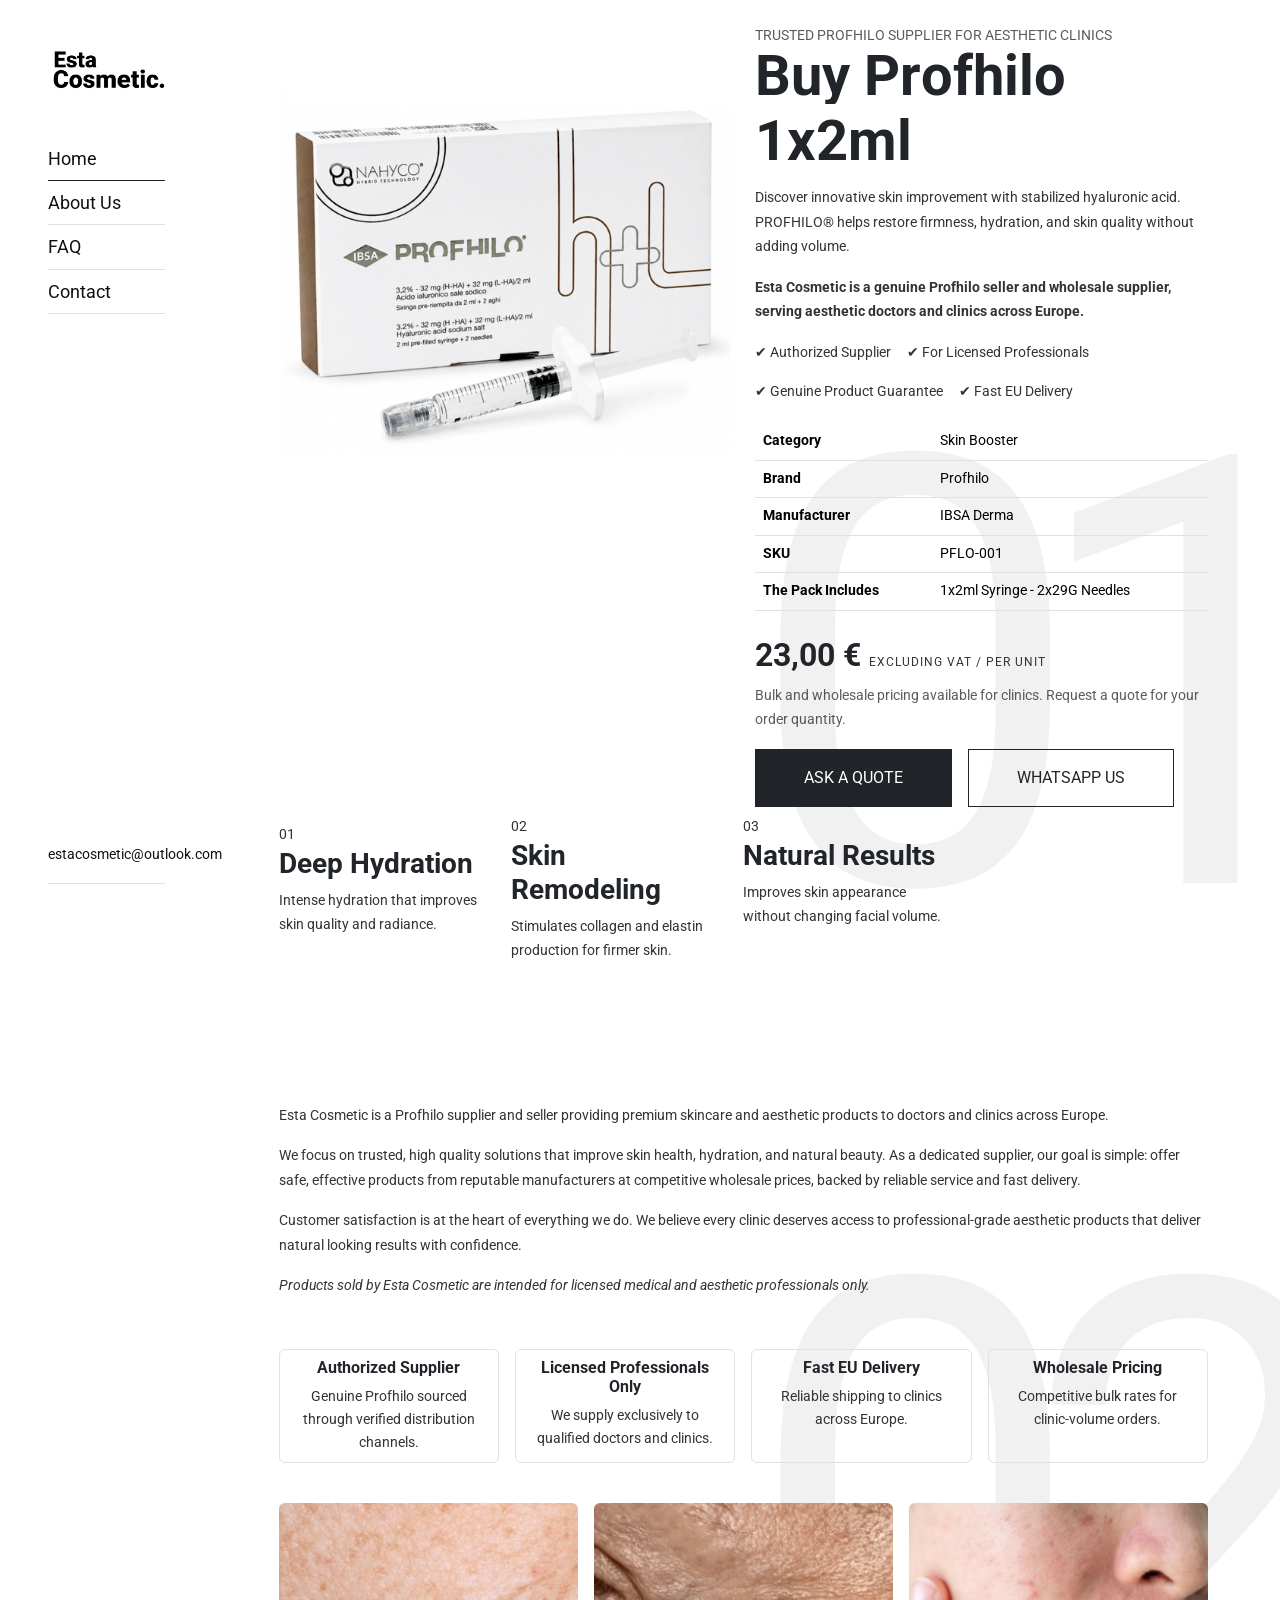
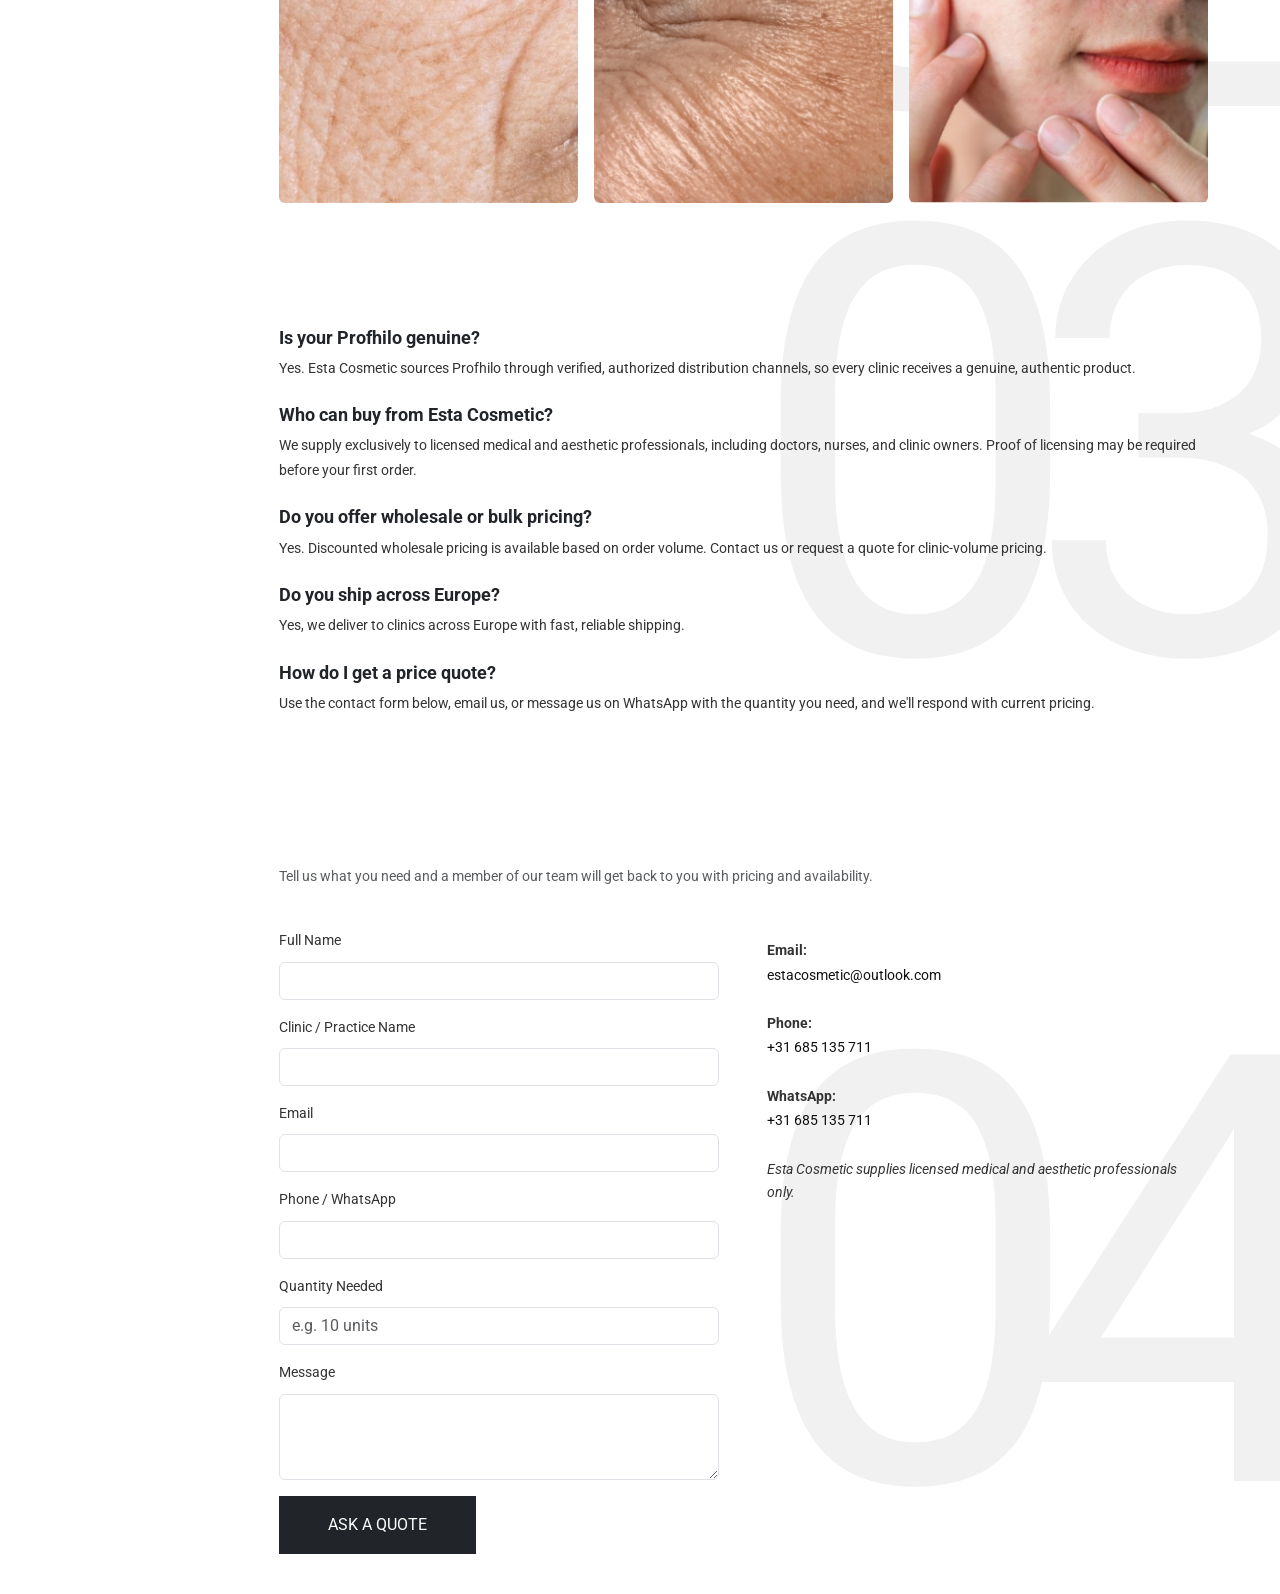
==== index.html @ 76bc928f "Update index.html" ====
<!DOCTYPE html>
<html lang="en">

<head>
  <title>Buy Profhilo Online | Trusted Profhilo Supplier for Clinics – Esta Cosmetic</title>
  <meta charset="utf-8">
  <meta http-equiv="X-UA-Compatible" content="IE=edge">
  <meta name="viewport" content="width=device-width, initial-scale=1.0">
  <meta name="format-detection" content="telephone=no">
  <meta name="apple-mobile-web-app-capable" content="yes">
  <meta name="author" content="Esta Cosmetic">
  <meta name="keywords" content="buy profhilo, profhilo price, profhilo supplier, profhilo seller, profhilo wholesale, profhilo for clinics">
  <meta name="description" content="Buy Profhilo 1x2ml from a trusted supplier. Wholesale pricing for aesthetic doctors and clinics across Europe. Genuine product, fast delivery, request a quote today.">

  <!-- Open Graph -->
  <meta property="og:type" content="product">
  <meta property="og:title" content="Buy Profhilo Online | Trusted Profhilo Supplier for Clinics – Esta Cosmetic">
  <meta property="og:description" content="Wholesale Profhilo 1x2ml for aesthetic doctors and clinics. Genuine product, competitive pricing, fast EU delivery.">
  <meta property="og:image" content="images/profhilo-facial-treatment.jpg">
  <meta property="og:locale" content="en_US">

  <link rel="stylesheet" type="text/css" href="css/vendor.css">
  <link href="https://cdn.jsdelivr.net/npm/bootstrap@5.3.1/dist/css/bootstrap.min.css" rel="stylesheet"
    integrity="sha384-4bw+/aepP/YC94hEpVNVgiZdgIC5+VKNBQNGCHeKRQN+PtmoHDEXuppvnDJzQIu9" crossorigin="anonymous">
  <link rel="stylesheet" type="text/css" href="style.css">

  <link rel="preconnect" href="https://fonts.googleapis.com">
  <link rel="preconnect" href="https://fonts.gstatic.com" crossorigin>
  <link href="https://fonts.googleapis.com/css2?family=Roboto:wght@100;300;400;700;900&display=swap" rel="stylesheet">

  <script type="application/ld+json">
  {
    "@context": "https://schema.org",
    "@type": "Product",
    "name": "Profhilo 1x2ml",
    "brand": { "@type": "Brand", "name": "Profhilo" },
    "manufacturer": { "@type": "Organization", "name": "IBSA Derma" },
    "sku": "PFLO-001",
    "description": "Profhilo 1x2ml stabilized hyaluronic acid skin booster for aesthetic clinics. Wholesale supply for licensed professionals.",
    "offers": {
      "@type": "Offer",
      "priceCurrency": "EUR",
      "price": "23.00",
      "priceValidUntil": "2026-12-31",
      "availability": "https://schema.org/InStock",
      "url": "https://estacosmetic.com/#home",
      "seller": { "@type": "Organization", "name": "Esta Cosmetic" }
    }
  }
  </script>
  <script type="application/ld+json">
  {
    "@context": "https://schema.org",
    "@type": "Organization",
    "name": "Esta Cosmetic",
    "url": "https://estacosmetic.com",
    "description": "Esta Cosmetic is a trusted supplier of Profhilo and premium aesthetic products for doctors and clinics across Europe.",
    "telephone": "+31 685 135 711"
  }
  </script>
</head>

<body class="bg-body homepage post-template" data-bs-spy="scroll" data-bs-target="#header-nav" tabindex="0">
  <svg xmlns="http://www.w3.org/2000/svg" style="display: none;">
    <defs>
      <symbol xmlns="http://www.w3.org/2000/svg" id="instagram" viewBox="0 0 15 15">
        <path fill="none" stroke="currentColor"
          d="M11 3.5h1M4.5.5h6a4 4 0 0 1 4 4v6a4 4 0 0 1-4 4h-6a4 4 0 0 1-4-4v-6a4 4 0 0 1 4-4Zm3 10a3 3 0 1 1 0-6a3 3 0 0 1 0 6Z" />
      </symbol>
      <symbol xmlns="http://www.w3.org/2000/svg" id="facebook" viewBox="0 0 15 15">
        <path fill="none" stroke="currentColor"
          d="M7.5 14.5a7 7 0 1 1 0-14a7 7 0 0 1 0 14Zm0 0v-8a2 2 0 0 1 2-2h.5m-5 4h5" />
      </symbol>
      <symbol xmlns="http://www.w3.org/2000/svg" id="twitter" viewBox="0 0 15 15">
        <path fill="currentColor"
          d="m14.478 1.5l.5-.033a.5.5 0 0 0-.871-.301l.371.334Zm-.498 2.959a.5.5 0 1 0-1 0h1Zm-6.49.082h-.5h.5Zm0 .959h.5h-.5Zm-6.99 7V12a.5.5 0 0 0-.278.916L.5 12.5Zm.998-11l.469-.175a.5.5 0 0 0-.916-.048l.447.223Zm3.994 9l.354.353a.5.5 0 0 0-.195-.827l-.159.474Zm7.224-8.027l-.37.336l.18.199l.265-.04l-.075-.495Zm1.264-.94c.051.778.003 1.25-.123 1.606c-.122.345-.336.629-.723 1l.692.722c.438-.42.776-.832.974-1.388c.193-.546.232-1.178.177-2.006l-.998.066Zm0 3.654V4.46h-1v.728h1Zm-6.99-.646V5.5h1v-.959h-1Zm0 .959V6h1v-.5h-1ZM10.525 1a3.539 3.539 0 0 0-3.537 3.541h1A2.539 2.539 0 0 1 10.526 2V1Zm2.454 4.187C12.98 9.503 9.487 13 5.18 13v1c4.86 0 8.8-3.946 8.8-8.813h-1ZM1.03 1.675C1.574 3.127 3.614 6 7.49 6V5C4.174 5 2.421 2.54 1.966 1.325l-.937.35Zm.021-.398C.004 3.373-.157 5.407.604 7.139c.759 1.727 2.392 3.055 4.73 3.835l.317-.948c-2.155-.72-3.518-1.892-4.132-3.29c-.612-1.393-.523-3.11.427-5.013l-.895-.446Zm4.087 8.87C4.536 10.75 2.726 12 .5 12v1c2.566 0 4.617-1.416 5.346-2.147l-.708-.706Zm7.949-8.009A3.445 3.445 0 0 0 10.526 1v1c.721 0 1.37.311 1.82.809l.74-.671Zm-.296.83a3.513 3.513 0 0 0 2.06-1.134l-.744-.668a2.514 2.514 0 0 1-1.466.813l.15.989ZM.222 12.916C1.863 14.01 3.583 14 5.18 14v-1c-1.63 0-3.048-.011-4.402-.916l-.556.832Z" />
      </symbol>
      <symbol xmlns="http://www.w3.org/2000/svg" id="pinterest" viewBox="0 0 15 15">
        <path fill="none" stroke="currentColor"
          d="m4.5 13.5l3-7m-3.236 3a2.989 2.989 0 0 1-.764-2V7A3.5 3.5 0 0 1 7 3.5h1A3.5 3.5 0 0 1 11.5 7v.5a3 3 0 0 1-3 3a2.081 2.081 0 0 1-1.974-1.423L6.5 9m1 5.5a7 7 0 1 1 0-14a7 7 0 0 1 0 14Z" />
      </symbol>
      <symbol xmlns="http://www.w3.org/2000/svg" id="youtube" viewBox="0 0 15 15">
        <path fill="currentColor"
          d="m1.61 12.738l-.104.489l.105-.489Zm11.78 0l.104.489l-.105-.489Zm0-10.476l.104-.489l-.105.489Zm-11.78 0l.106.489l-.105-.489ZM6.5 5.5l.277-.416A.5.5 0 0 0 6 5.5h.5Zm0 4H6a.5.5 0 0 0 .777.416L6.5 9.5Zm3-2l.277.416a.5.5 0 0 0 0-.832L9.5 7.5ZM0 3.636v7.728h1V3.636H0Zm15 7.728V3.636h-1v7.728h1ZM1.506 13.227c3.951.847 8.037.847 11.988 0l-.21-.978a27.605 27.605 0 0 1-11.568 0l-.21.978ZM13.494 1.773a28.606 28.606 0 0 0-11.988 0l.21.978a27.607 27.607 0 0 1 11.568 0l.21-.978ZM15 3.636c0-.898-.628-1.675-1.506-1.863l-.21.978c.418.09.716.458.716.885h1Zm-1 7.728a.905.905 0 0 1-.716.885l.21.978A1.905 1.905 0 0 0 15 11.364h-1Zm-14 0c0 .898.628 1.675 1.506 1.863l.21-.978A.905.905 0 0 1 1 11.364H0Zm1-7.728c0-.427.298-.796.716-.885l-.21-.978A1.905 1.905 0 0 0 0 3.636h1ZM6 5.5v4h1v-4H6Zm.777 4.416l3-2l-.554-.832l-3 2l.554.832Zm3-2.832l-3-2l-.554.832l3 2l.554-.832Z" />
      </symbol>
      <symbol xmlns="http://www.w3.org/2000/svg" id="dribble" viewBox="0 0 15 15">
        <path fill="none" stroke="currentColor" stroke-linecap="round" stroke-linejoin="round"
          d="M4.839 1.024c3.346 4.041 5.096 7.922 5.704 12.782M.533 6.82c5.985-.138 9.402-1.083 11.97-4.216M2.7 12.594c3.221-4.902 7.171-5.65 11.755-4.293M14.5 7.5a7 7 0 1 0-14 0a7 7 0 0 0 14 0Z" />
      </symbol>
      <symbol xmlns="http://www.w3.org/2000/svg" id="calendar" viewBox="0 0 24 24">
        <g fill="none" stroke="currentColor" stroke-linecap="round" stroke-linejoin="round" stroke-width="2">
          <rect width="20" height="18" x="2" y="4" rx="4" />
          <path d="M8 2v4m8-4v4M2 10h20" />
        </g>
      </symbol>
      <symbol xmlns="http://www.w3.org/2000/svg" id="shopping-bag" viewBox="0 0 24 24">
        <g fill="none" stroke="currentColor" stroke-linecap="round" stroke-linejoin="round" stroke-width="2">
          <path
            d="M3.977 9.84A2 2 0 0 1 5.971 8h12.058a2 2 0 0 1 1.994 1.84l.803 10A2 2 0 0 1 18.833 22H5.167a2 2 0 0 1-1.993-2.16l.803-10Z" />
          <path d="M16 11V6a4 4 0 0 0-4-4v0a4 4 0 0 0-4 4v5" />
        </g>
      </symbol>
      <symbol xmlns="http://www.w3.org/2000/svg" id="gift" viewBox="0 0 24 24">
        <g fill="none" stroke="currentColor" stroke-linecap="round" stroke-linejoin="round" stroke-width="2">
          <rect width="18" height="14" x="3" y="8" rx="2" />
          <path d="M12 5a3 3 0 1 0-3 3m6 0a3 3 0 1 0-3-3m0 0v17m9-7H3" />
        </g>
      </symbol>
      <symbol xmlns="http://www.w3.org/2000/svg" id="arrow-cycle" viewBox="0 0 24 24">
        <g fill="none" stroke="currentColor" stroke-linecap="round" stroke-linejoin="round" stroke-width="2">
          <path
            d="M22 12c0 6-4.39 10-9.806 10C7.792 22 4.24 19.665 3 16m-1-4C2 6 6.39 2 11.806 2C16.209 2 19.76 4.335 21 8" />
          <path d="m7 17l-4-1l-1 4M17 7l4 1l1-4" />
        </g>
      </symbol>
      <symbol xmlns="http://www.w3.org/2000/svg" id="link" viewBox="0 0 24 24">
        <path fill="currentColor"
          d="M12 19a1 1 0 1 0-1-1a1 1 0 0 0 1 1Zm5 0a1 1 0 1 0-1-1a1 1 0 0 0 1 1Zm0-4a1 1 0 1 0-1-1a1 1 0 0 0 1 1Zm-5 0a1 1 0 1 0-1-1a1 1 0 0 0 1 1Zm7-12h-1V2a1 1 0 0 0-2 0v1H8V2a1 1 0 0 0-2 0v1H5a3 3 0 0 0-3 3v14a3 3 0 0 0 3 3h14a3 3 0 0 0 3-3V6a3 3 0 0 0-3-3Zm1 17a1 1 0 0 1-1 1H5a1 1 0 0 1-1-1v-9h16Zm0-11H4V6a1 1 0 0 1 1-1h1v1a1 1 0 0 0 2 0V5h8v1a1 1 0 0 0 2 0V5h1a1 1 0 0 1 1 1ZM7 15a1 1 0 1 0-1-1a1 1 0 0 0 1 1Zm0 4a1 1 0 1 0-1-1a1 1 0 0 0 1 1Z" />
      </symbol>
      <symbol xmlns="http://www.w3.org/2000/svg" id="arrow-left" viewBox="0 0 24 24">
        <path fill="currentColor"
          d="M17 11H9.41l3.3-3.29a1 1 0 1 0-1.42-1.42l-5 5a1 1 0 0 0-.21.33a1 1 0 0 0 0 .76a1 1 0 0 0 .21.33l5 5a1 1 0 0 0 1.42 0a1 1 0 0 0 0-1.42L9.41 13H17a1 1 0 0 0 0-2Z" />
      </symbol>
      <symbol xmlns="http://www.w3.org/2000/svg" id="arrow-right" viewBox="0 0 24 24">
        <path fill="currentColor"
          d="M17.92 11.62a1 1 0 0 0-.21-.33l-5-5a1 1 0 0 0-1.42 1.42l3.3 3.29H7a1 1 0 0 0 0 2h7.59l-3.3 3.29a1 1 0 0 0 0 1.42a1 1 0 0 0 1.42 0l5-5a1 1 0 0 0 .21-.33a1 1 0 0 0 0-.76Z" />
      </symbol>
      <symbol xmlns="http://www.w3.org/2000/svg" id="play" viewBox="0 0 24 24">
        <g fill="none" fill-rule="evenodd">
          <path
            d="M24 0v24H0V0h24ZM12.593 23.258l-.011.002l-.071.035l-.02.004l-.014-.004l-.071-.035c-.01-.004-.019-.001-.024.005l-.004.01l-.017.428l.005.02l.01.013l.104.074l.015.004l.012-.004l.104-.074l.012-.016l.004-.017l-.017-.427c-.002-.01-.009-.017-.017-.018Zm.265-.113l-.013.002l-.185.093l-.01.01l-.003.011l.018.43l.005.012l.008.007l.201.093c.012.004.023 0 .029-.008l.004-.014l-.034-.614c-.003-.012-.01-.02-.02-.022Zm-.715.002a.023.023 0 0 0-.027.006l-.006.014l-.034.614c0 .012.007.02.017.024l.015-.002l.201-.093l.01-.008l.004-.011l.017-.43l-.003-.012l-.01-.01l-.184-.092Z" />
          <path fill="currentColor"
            d="M5.669 4.76a1.469 1.469 0 0 1 2.04-1.177c1.062.454 3.442 1.533 6.462 3.276c3.021 1.744 5.146 3.267 6.069 3.958c.788.591.79 1.763.001 2.356c-.914.687-3.013 2.19-6.07 3.956c-3.06 1.766-5.412 2.832-6.464 3.28c-.906.387-1.92-.2-2.038-1.177c-.138-1.142-.396-3.735-.396-7.237c0-3.5.257-6.092.396-7.235Z" />
        </g>
      </symbol>
      <symbol xmlns="http://www.w3.org/2000/svg" id="category" viewBox="0 0 24 24">
        <path fill="currentColor"
          d="M19 5.5h-6.28l-.32-1a3 3 0 0 0-2.84-2H5a3 3 0 0 0-3 3v13a3 3 0 0 0 3 3h14a3 3 0 0 0 3-3v-10a3 3 0 0 0-3-3Zm1 13a1 1 0 0 1-1 1H5a1 1 0 0 1-1-1v-13a1 1 0 0 1 1-1h4.56a1 1 0 0 1 .95.68l.54 1.64a1 1 0 0 0 .95.68h7a1 1 0 0 1 1 1Z" />
      </symbol>
      <symbol xmlns="http://www.w3.org/2000/svg" id="heart" viewBox="0 0 24 24">
        <path fill="currentColor"
          d="M20.16 4.61A6.27 6.27 0 0 0 12 4a6.27 6.27 0 0 0-8.16 9.48l7.45 7.45a1 1 0 0 0 1.42 0l7.45-7.45a6.27 6.27 0 0 0 0-8.87Zm-1.41 7.46L12 18.81l-6.75-6.74a4.28 4.28 0 0 1 3-7.3a4.25 4.25 0 0 1 3 1.25a1 1 0 0 0 1.42 0a4.27 4.27 0 0 1 6 6.05Z" />
      </symbol>
      <symbol xmlns="http://www.w3.org/2000/svg" id="plus" viewBox="0 0 24 24">
        <path fill="currentColor"
          d="M19 11h-6V5a1 1 0 0 0-2 0v6H5a1 1 0 0 0 0 2h6v6a1 1 0 0 0 2 0v-6h6a1 1 0 0 0 0-2Z" />
      </symbol>
      <symbol xmlns="http://www.w3.org/2000/svg" id="minus" viewBox="0 0 24 24">
        <path fill="currentColor" d="M19 11H5a1 1 0 0 0 0 2h14a1 1 0 0 0 0-2Z" />
      </symbol>
      <symbol xmlns="http://www.w3.org/2000/svg" id="cart" viewBox="0 0 24 24">
        <path fill="currentColor"
          d="M8.5 19a1.5 1.5 0 1 0 1.5 1.5A1.5 1.5 0 0 0 8.5 19ZM19 16H7a1 1 0 0 1 0-2h8.491a3.013 3.013 0 0 0 2.885-2.176l1.585-5.55A1 1 0 0 0 19 5H6.74a3.007 3.007 0 0 0-2.82-2H3a1 1 0 0 0 0 2h.921a1.005 1.005 0 0 1 .962.725l.155.545v.005l1.641 5.742A3 3 0 0 0 7 18h12a1 1 0 0 0 0-2Zm-1.326-9l-1.22 4.274a1.005 1.005 0 0 1-.963.726H8.754l-.255-.892L7.326 7ZM16.5 19a1.5 1.5 0 1 0 1.5 1.5a1.5 1.5 0 0 0-1.5-1.5Z" />
      </symbol>
      <symbol xmlns="http://www.w3.org/2000/svg" id="check" viewBox="0 0 24 24">
        <path fill="currentColor"
          d="M18.71 7.21a1 1 0 0 0-1.42 0l-7.45 7.46l-3.13-3.14A1 1 0 1 0 5.29 13l3.84 3.84a1 1 0 0 0 1.42 0l8.16-8.16a1 1 0 0 0 0-1.47Z" />
      </symbol>
      <symbol xmlns="http://www.w3.org/2000/svg" id="trash" viewBox="0 0 24 24">
        <path fill="currentColor"
          d="M10 18a1 1 0 0 0 1-1v-6a1 1 0 0 0-2 0v6a1 1 0 0 0 1 1ZM20 6h-4V5a3 3 0 0 0-3-3h-2a3 3 0 0 0-3 3v1H4a1 1 0 0 0 0 2h1v11a3 3 0 0 0 3 3h8a3 3 0 0 0 3-3V8h1a1 1 0 0 0 0-2ZM10 5a1 1 0 0 1 1-1h2a1 1 0 0 1 1 1v1h-4Zm7 14a1 1 0 0 1-1 1H8a1 1 0 0 1-1-1V8h10Zm-3-1a1 1 0 0 0 1-1v-6a1 1 0 0 0-2 0v6a1 1 0 0 0 1 1Z" />
      </symbol>
      <symbol xmlns="http://www.w3.org/2000/svg" id="star-outline" viewBox="0 0 15 15">
        <path fill="none" stroke="currentColor" stroke-linecap="round" stroke-linejoin="round"
          d="M7.5 9.804L5.337 11l.413-2.533L4 6.674l2.418-.37L7.5 4l1.082 2.304l2.418.37l-1.75 1.793L9.663 11L7.5 9.804Z" />
      </symbol>
      <symbol xmlns="http://www.w3.org/2000/svg" id="star-solid" viewBox="0 0 15 15">
        <path fill="currentColor"
          d="M7.953 3.788a.5.5 0 0 0-.906 0L6.08 5.85l-2.154.33a.5.5 0 0 0-.283.843l1.574 1.613l-.373 2.284a.5.5 0 0 0 .736.518l1.92-1.063l1.921 1.063a.5.5 0 0 0 .736-.519l-.373-2.283l1.574-1.613a.5.5 0 0 0-.283-.844L8.921 5.85l-.968-2.062Z" />
      </symbol>
      <symbol xmlns="http://www.w3.org/2000/svg" id="search" viewBox="0 0 24 24">
        <path fill="currentColor"
          d="M21.71 20.29L18 16.61A9 9 0 1 0 16.61 18l3.68 3.68a1 1 0 0 0 1.42 0a1 1 0 0 0 0-1.39ZM11 18a7 7 0 1 1 7-7a7 7 0 0 1-7 7Z" />
      </symbol>
      <symbol xmlns="http://www.w3.org/2000/svg" id="user" viewBox="0 0 24 24">
        <path fill="currentColor"
          d="M15.71 12.71a6 6 0 1 0-7.42 0a10 10 0 0 0-6.22 8.18a1 1 0 0 0 2 .22a8 8 0 0 1 15.9 0a1 1 0 0 0 1 .89h.11a1 1 0 0 0 .88-1.1a10 10 0 0 0-6.25-8.19ZM12 12a4 4 0 1 1 4-4a4 4 0 0 1-4 4Z" />
      </symbol>
      <symbol xmlns="http://www.w3.org/2000/svg" id="close" viewBox="0 0 15 15">
        <path fill="currentColor"
          d="M7.953 3.788a.5.5 0 0 0-.906 0L6.08 5.85l-2.154.33a.5.5 0 0 0-.283.843l1.574 1.613l-.373 2.284a.5.5 0 0 0 .736.518l1.92-1.063l1.921 1.063a.5.5 0 0 0 .736-.519l-.373-2.283l1.574-1.613a.5.5 0 0 0-.283-.844L8.921 5.85l-.968-2.062Z" />
      </symbol>
      <symbol xmlns="http://www.w3.org/2000/svg" id="quote" viewBox="0 0 448 512">
        <path fill="currentColor"
          d="M0 216C0 149.7 53.7 96 120 96h8c17.7 0 32 14.3 32 32s-14.3 32-32 32h-8c-30.9 0-56 25.1-56 56v8h64c35.3 0 64 28.7 64 64v64c0 35.3-28.7 64-64 64H64c-35.3 0-64-28.7-64-64V216zm256 0c0-66.3 53.7-120 120-120h8c17.7 0 32 14.3 32 32s-14.3 32-32 32h-8c-30.9 0-56 25.1-56 56v8h64c35.3 0 64 28.7 64 64v64c0 35.3-28.7 64-64 64h-64c-35.3 0-64-28.7-64-64V216z" />
      </symbol>
      <symbol xmlns="http://www.w3.org/2000/svg" id="folder" viewBox="0 0 18 18" fill="none">
        <path
          d="M14.0946 4.04689H9.56953L9.33895 3.3259C9.18947 2.90285 8.9122 2.53678 8.54555 2.27842C8.1789 2.02006 7.74102 1.8822 7.29258 1.88393H4.00687C3.43356 1.88393 2.88374 2.11181 2.47835 2.51744C2.07296 2.92308 1.84521 3.47324 1.84521 4.04689V13.4197C1.84521 13.9934 2.07296 14.5435 2.47835 14.9492C2.88374 15.3548 3.43356 15.5827 4.00687 15.5827H14.0946C14.6679 15.5827 15.2177 15.3548 15.6231 14.9492C16.0285 14.5435 16.2562 13.9934 16.2562 13.4197V6.20985C16.2562 5.6362 16.0285 5.08604 15.6231 4.68041C15.2177 4.27477 14.6679 4.04689 14.0946 4.04689ZM14.8151 13.4197C14.8151 13.6109 14.7392 13.7943 14.6041 13.9295C14.469 14.0648 14.2857 14.1407 14.0946 14.1407H4.00687C3.81577 14.1407 3.63249 14.0648 3.49736 13.9295C3.36223 13.7943 3.28632 13.6109 3.28632 13.4197V4.04689C3.28632 3.85567 3.36223 3.67229 3.49736 3.53707C3.63249 3.40186 3.81577 3.3259 4.00687 3.3259H7.29258C7.44364 3.32551 7.591 3.37264 7.71384 3.46061C7.83667 3.54859 7.92877 3.67297 7.97711 3.81617L8.3662 4.99859C8.41454 5.1418 8.50664 5.26618 8.62947 5.35415C8.75231 5.44213 8.89967 5.48925 9.05073 5.48886H14.0946C14.2857 5.48886 14.469 5.56483 14.6041 5.70004C14.7392 5.83525 14.8151 6.01863 14.8151 6.20985V13.4197Z"
          fill="black" />
      </symbol>
      <symbol xmlns="http://www.w3.org/2000/svg" id="clock" viewBox="0 0 18 18" fill="none">
        <path
          d="M11.0931 9.19042L9.58134 8.3173V5.12838C9.58134 4.93716 9.50543 4.75377 9.3703 4.61856C9.23517 4.48335 9.05189 4.40739 8.86079 4.40739C8.66969 4.40739 8.48641 4.48335 8.35128 4.61856C8.21615 4.75377 8.14024 4.93716 8.14024 5.12838V8.73331C8.14024 8.85987 8.17354 8.9842 8.23678 9.0938C8.30002 9.2034 8.39098 9.29441 8.50051 9.35769L10.3725 10.4392C10.4545 10.4873 10.5452 10.5186 10.6393 10.5315C10.7335 10.5444 10.8292 10.5385 10.9211 10.5142C11.013 10.4899 11.0991 10.4477 11.1746 10.3899C11.2501 10.3322 11.3134 10.26 11.3609 10.1777C11.4084 10.0953 11.4392 10.0044 11.4515 9.91012C11.4637 9.81583 11.4572 9.72004 11.4323 9.62828C11.4074 9.53652 11.3646 9.45059 11.3064 9.37544C11.2482 9.3003 11.1757 9.23741 11.0931 9.19042ZM8.86079 1.52344C7.43567 1.52344 6.04256 1.94629 4.85762 2.73852C3.67268 3.53075 2.74913 4.65678 2.20376 5.97421C1.6584 7.29165 1.5157 8.74131 1.79373 10.1399C2.07175 11.5385 2.75801 12.8231 3.76572 13.8315C4.77343 14.8398 6.05733 15.5265 7.45506 15.8047C8.8528 16.0828 10.3016 15.9401 11.6182 15.3944C12.9349 14.8487 14.0602 13.9246 14.852 12.7389C15.6437 11.5532 16.0663 10.1593 16.0663 8.73331C16.0642 6.82178 15.3044 4.98914 13.9535 3.63748C12.6027 2.28582 10.7712 1.52554 8.86079 1.52344ZM8.86079 14.5012C7.7207 14.5012 6.60621 14.1629 5.65826 13.5291C4.7103 12.8954 3.97146 11.9945 3.53517 10.9406C3.09887 9.88665 2.98472 8.72691 3.20714 7.60805C3.42956 6.48919 3.97857 5.46145 4.78474 4.65479C5.5909 3.84814 6.61802 3.2988 7.73621 3.07624C8.8544 2.85369 10.0134 2.96791 11.0667 3.40447C12.12 3.84103 13.0203 4.58031 13.6537 5.52884C14.2871 6.47737 14.6252 7.59253 14.6252 8.73331C14.6233 10.2625 14.0154 11.7284 12.9347 12.8097C11.8541 13.891 10.389 14.4993 8.86079 14.5012Z"
          fill="black" />
      </symbol>
    </defs>
  </svg>

  <a class="menu-btn"><span></span></a>

  <div class="container-fluid overflow-hidden">

    <header id="header-nav" class="col-lg-2 position-fixed px-5 bg-white h-100">
      <div class="header-wrap d-flex flex-column justify-content-between h-100">
        <div class="navigation">
          <div class="site-logo mt-5">
            <a href="index.html">
              <img src="images/esta-logo.png" alt="Esta Cosmetic Logo" class="img-fluid">
            </a>
          </div>

<nav id="one-page-menu" class="vertical-menu my-5">
  <ul class="menu-list list-unstyled">

    <li>
      <a href="#home" class="nav-link">Home</a>
    </li>

    <li>
      <a href="#about" class="nav-link">About Us</a>
    </li>

    <li>
      <a href="#faq" class="nav-link">FAQ</a>
    </li>

    <li>
      <a href="#contact" class="nav-link">Contact</a>
    </li>

  </ul>
</nav>
        </div>
        <div class="mt-5">
          <div class="email-links">
            <a id="header-email-link" href="#" class="py-3 my-3 border-bottom d-flex">Email Us</a>
          </div>
        </div>
      </div>
    </header>

    <main class="col-lg-10 offset-lg-2">
      <div class="container">

        <!-- content wrapper -->
        <div class="justify-content-center px-1 mx-1 px-xl-3 mx-xl-3">

          <section id="home" class="py-2 bg-text" data-text="01">
            <div class="row">
              <div class="col-lg-6">
                <div class="banner-image text-center" data-aos="fade-right">
                  <img src="images/banner-image1.png" alt="Buy Profhilo 1x2ml - Esta Cosmetic Supplier" class="img-fluid">
                </div>
              </div>
              <div class="col-lg-6">
                <div class="banner-content my-1 pt-1 my-lg-2 pt-lg-2" data-aos="fade-in">
                  <span class="text-muted text-uppercase">Trusted Profhilo Supplier for Aesthetic Clinics</span>
                  <h1 class="banner-title display-4 lh-1 txt-fx slide-up">Buy Profhilo 1x2ml</h1>
                  <p>
                    Discover innovative skin improvement with stabilized hyaluronic acid. PROFHILO® helps restore firmness, hydration, and skin quality without adding volume.
                  </p>
                  <p class="fw-bold">
                    Esta Cosmetic is a genuine Profhilo seller and wholesale supplier, serving aesthetic doctors and clinics across Europe.
                  </p>
                  <ul class="list-unstyled d-flex flex-wrap gap-3 mb-3" style="font-size:0.85rem;">
                    <li class="d-flex align-items-center gap-1">✔ Authorized Supplier</li>
                    <li class="d-flex align-items-center gap-1">✔ For Licensed Professionals</li>
                    <li class="d-flex align-items-center gap-1">✔ Genuine Product Guarantee</li>
                    <li class="d-flex align-items-center gap-1">✔ Fast EU Delivery</li>
                  </ul>
                  <div class="row">
  <div class="col-lg-12">
    <div class="info-element py-1" data-aos="fade-up">
      <table class="table" style="background: transparent;">
        <tbody>
          <tr>
            <th style="background: transparent;">Category</th>
            <td style="background: transparent;">Skin Booster</td>
          </tr>
          <tr>
            <th style="background: transparent;">Brand</th>
            <td style="background: transparent;">Profhilo</td>
          </tr>
          <tr>
            <th style="background: transparent;">Manufacturer</th>
            <td style="background: transparent;">IBSA Derma</td>
          </tr>
          <tr>
            <th style="background: transparent;">SKU</th>
            <td style="background: transparent;">PFLO-001</td>
          </tr>
          <tr>
            <th style="background: transparent;">The Pack Includes</th>
            <td style="background: transparent;">1x2ml Syringe - 2x29G Needles</td>
          </tr>
        </tbody>
      </table>
    </div>
  </div>

<div class="price-box my-1 d-flex align-items-baseline gap-2">
  <h2 class="fw-bold mb-0">23,00 €</h2>
  <span style="font-size: 0.75rem; letter-spacing: 1px; text-transform: uppercase;">
    Excluding VAT / Per Unit
  </span>
</div>
<p class="text-muted mb-3" style="font-size:0.9rem;">
  Bulk and wholesale pricing available for clinics. Request a quote for your order quantity.
</p>

  <div class="d-flex flex-wrap gap-3">
    <a href="#contact" class="btn btn-dark text-uppercase py-3 px-5">
      Ask a quote
    </a>
    <!-- PLACEHOLDER WHATSAPP NUMBER: replace 00000000000 with your real WhatsApp number in international format -->
    <a href="https://wa.me/+31685135711?text=Hi%2C%20I%27m%20interested%20in%20Profhilo%20pricing%20for%20my%20clinic."
       target="_blank" rel="noopener"
       class="btn btn-outline-dark text-uppercase py-3 px-5 d-inline-flex align-items-center gap-2">
      WhatsApp Us
    </a>
  </div>
</div>
              </div>
            </div>
            <div class="row">
              <div class="col-lg-3">
                <div class="icon-box py-2" data-aos="fade-up">
                  <span>01</span>
                  <h3 class="sub-heading">Deep Hydration</h3>
                  <p>
                    Intense hydration that improves skin quality and radiance.
                  </p>
                </div>
              </div>
              <div class="col-lg-3">
                <div class="icon-box" data-aos="fade-up" data-aos-delay="100">
                  <span>02</span>
                  <h3 class="sub-heading">Skin Remodeling</h3>
                  <p>
                    Stimulates collagen and elastin production for firmer skin.
                  </p>
                </div>
              </div>
              <div class="col-lg-3">
                <div class="icon-box" data-aos="fade-up" data-aos-delay="200">
                  <span>03</span>
                  <h3 class="sub-heading">Natural Results</h3>
                  <p>
                    Improves skin appearance without changing facial volume.
                  </p>
                </div>
              </div>
            </div>
          </section>
          <section id="about" class="my-2 py-2 bg-text" data-text="02">
            <div class="row" data-aos="fade-up">
              <div class="col-lg-12">
                <h2 class="display-4 txt-fx slide-up">About Us</h2>
                <div class="data-info py-3">
                  <p>Esta Cosmetic is a Profhilo supplier and seller providing premium skincare and aesthetic products to doctors and clinics across Europe.
                  </p>
                  <p>We focus on trusted, high quality solutions that improve skin health, hydration, and natural beauty. As a dedicated supplier, our goal is simple: offer safe, effective products from reputable manufacturers at competitive wholesale prices, backed by reliable service and fast delivery.
                  </p>
                  <p>Customer satisfaction is at the heart of everything we do. We believe every clinic deserves access to professional-grade aesthetic products that deliver natural looking results with confidence.
                  </p>
                  <p class="fst-italic" style="font-size:0.9rem;">
                    Products sold by Esta Cosmetic are intended for licensed medical and aesthetic professionals only.
                  </p>
                </div>

                <div class="row g-3 mt-2 mb-4">
                  <div class="col-lg-3 col-md-6 col-12">
                    <div class="icon-box py-2 text-center border rounded p-3 h-100">
                      <h3 class="sub-heading" style="font-size:1rem;">Authorized Supplier</h3>
                      <p style="font-size:0.85rem;" class="mb-0">Genuine Profhilo sourced through verified distribution channels.</p>
                    </div>
                  </div>
                  <div class="col-lg-3 col-md-6 col-12">
                    <div class="icon-box py-2 text-center border rounded p-3 h-100">
                      <h3 class="sub-heading" style="font-size:1rem;">Licensed Professionals Only</h3>
                      <p style="font-size:0.85rem;" class="mb-0">We supply exclusively to qualified doctors and clinics.</p>
                    </div>
                  </div>
                  <div class="col-lg-3 col-md-6 col-12">
                    <div class="icon-box py-2 text-center border rounded p-3 h-100">
                      <h3 class="sub-heading" style="font-size:1rem;">Fast EU Delivery</h3>
                      <p style="font-size:0.85rem;" class="mb-0">Reliable shipping to clinics across Europe.</p>
                    </div>
                  </div>
                  <div class="col-lg-3 col-md-6 col-12">
                    <div class="icon-box py-2 text-center border rounded p-3 h-100">
                      <h3 class="sub-heading" style="font-size:1rem;">Wholesale Pricing</h3>
                      <p style="font-size:0.85rem;" class="mb-0">Competitive bulk rates for clinic-volume orders.</p>
                    </div>
                  </div>
                </div>
                      <div class="row g-3 mt-2">

        <div class="col-lg-4 col-md-6 col-12">
          <img src="images/profhilo-facial-treatment3.jpg"
               alt="Profhilo supplier for aesthetic clinics"
               class="img-fluid w-100 rounded"
               style="height:300px; object-fit:cover;">
        </div>

        <div class="col-lg-4 col-md-6 col-12">
          <img src="images/profhilo-facial-treatment2.jpg"
               alt="Wholesale Profhilo and aesthetic products"
               class="img-fluid w-100 rounded"
               style="height:300px; object-fit:cover;">
        </div>

        <div class="col-lg-4 col-md-6 col-12">
          <img src="images/profhilo-facial-treatment.jpg"
               alt="Buy Profhilo online from a trusted seller"
               class="img-fluid w-100 rounded"
               style="height:300px; object-fit:cover;">
        </div>
                
              </div>
            </div>
          </section>
          
          <section id="faq" class="my-2 py-2 bg-text" data-text="03">
            <div class="row" data-aos="fade-up">
              <div class="col-lg-12">
                <h2 class="display-4 txt-fx slide-up">Frequently Asked Questions</h2>
                <div class="data-info py-3">
                  <div class="mb-4">
                    <h3 class="sub-heading" style="font-size:1.1rem;">Is your Profhilo genuine?</h3>
                    <p>Yes. Esta Cosmetic sources Profhilo through verified, authorized distribution channels, so every clinic receives a genuine, authentic product.</p>
                  </div>
                  <div class="mb-4">
                    <h3 class="sub-heading" style="font-size:1.1rem;">Who can buy from Esta Cosmetic?</h3>
                    <p>We supply exclusively to licensed medical and aesthetic professionals, including doctors, nurses, and clinic owners. Proof of licensing may be required before your first order.</p>
                  </div>
                  <div class="mb-4">
                    <h3 class="sub-heading" style="font-size:1.1rem;">Do you offer wholesale or bulk pricing?</h3>
                    <p>Yes. Discounted wholesale pricing is available based on order volume. Contact us or request a quote for clinic-volume pricing.</p>
                  </div>
                  <div class="mb-4">
                    <h3 class="sub-heading" style="font-size:1.1rem;">Do you ship across Europe?</h3>
                    <p>Yes, we deliver to clinics across Europe with fast, reliable shipping.</p>
                  </div>
                  <div class="mb-4">
                    <h3 class="sub-heading" style="font-size:1.1rem;">How do I get a price quote?</h3>
                    <p>Use the contact form below, email us, or message us on WhatsApp with the quantity you need, and we'll respond with current pricing.</p>
                  </div>
                </div>
              </div>
            </div>
          </section>

          <section id="contact" class="my-2 py-2 bg-text" data-text="04">
  <div class="row" data-aos="fade-up">
    <div class="col-lg-12">
      <h2 class="display-4 txt-fx slide-up">Ask A Quote</h2>
      <p class="text-muted">Tell us what you need and a member of our team will get back to you with pricing and availability.</p>

      <div class="row g-5 py-4">
        <div class="col-lg-6">
          <!--
            LEAD FORM — connected to Formspree (works on static GitHub Pages hosting).
            SETUP (takes ~2 minutes):
              1. Go to https://formspree.io and sign up free.
              2. Create a new form, it gives you an endpoint like:
                 https://formspree.io/f/xxxxabcd
              3. Replace YOUR_FORM_ID below with that ID (the part after /f/).
              4. Submit the form once from your live site to confirm/activate it
                 (Formspree sends a one-time verification step the first time).
            Free tier includes 50 submissions/month, sends straight to your email.
          -->
          <form id="lead-form" action="https://formspree.io/f/YOUR_FORM_ID" method="POST">
            <input type="hidden" name="_subject" value="New Profhilo quote request">
            <!-- Redirects visitor back to the site's home section after a successful submit -->
            <input type="hidden" name="_next" value="https://estacosmetic.github.io/estacosmetic/#home">
            <!--
              Honeypot field for spam protection. Real visitors never see or
              fill this (hidden via CSS below), but simple spam bots that
              auto-fill every field will, and Formspree silently discards
              any submission where this field is non-empty.
            -->
            <input type="text" name="_gotcha" style="display:none" tabindex="-1" autocomplete="off">
            <div class="mb-3">
              <label for="name" class="form-label">Full Name</label>
              <input type="text" class="form-control" id="name" name="name" required>
            </div>
            <div class="mb-3">
              <label for="clinic" class="form-label">Clinic / Practice Name</label>
              <input type="text" class="form-control" id="clinic" name="clinic" required>
            </div>
            <div class="mb-3">
              <label for="email" class="form-label">Email</label>
              <input type="email" class="form-control" id="email" name="email" required>
            </div>
            <div class="mb-3">
              <label for="phone" class="form-label">Phone / WhatsApp</label>
              <input type="tel" class="form-control" id="phone" name="phone">
            </div>
            <div class="mb-3">
              <label for="quantity" class="form-label">Quantity Needed</label>
              <input type="text" class="form-control" id="quantity" name="quantity" placeholder="e.g. 10 units">
            </div>
            <div class="mb-3">
              <label for="message" class="form-label">Message</label>
              <textarea class="form-control" id="message" name="message" rows="3"></textarea>
            </div>
            <button type="submit" class="btn btn-dark text-uppercase py-3 px-5">Ask a Quote</button>
          </form>
        </div>

        <div class="col-lg-6">
          <div class="data-info py-4">
            <p>
              <strong>Email:</strong><br>
              <a id="contact-email-link" href="#">Loading...</a>
            </p>

            <!-- PLACEHOLDER PHONE NUMBER: replace with your real business number -->
            <p class="mt-4">
              <strong>Phone:</strong><br>
              <a href="tel:+31685135711">+31 685 135 711</a>
            </p>

            <!-- PLACEHOLDER WHATSAPP NUMBER: replace 00000000000 with your real WhatsApp number in international format -->
            <p class="mt-4">
              <strong>WhatsApp:</strong><br>
              <a href="https://wa.me/+31685135711?text=Hi%2C%20I%27m%20interested%20in%20Profhilo%20pricing%20for%20my%20clinic." target="_blank" rel="noopener">
                +31 685 135 711
              </a>
            </p>

            <p class="mt-4 fst-italic" style="font-size:0.85rem;">
              Esta Cosmetic supplies licensed medical and aesthetic professionals only.
            </p>
          </div>
        </div>
      </div>
    </div>
  </div>
</section>

        </div>
        <!-- / content wrapper -->

      </div>
    </main>

  </div>
  <script src="js/jquery-1.11.0.min.js"></script>
  <script src="https://cdn.jsdelivr.net/npm/bootstrap@5.3.1/dist/js/bootstrap.bundle.min.js"
    integrity="sha384-HwwvtgBNo3bZJJLYd8oVXjrBZt8cqVSpeBNS5n7C8IVInixGAoxmnlMuBnhbgrkm"
    crossorigin="anonymous"></script>
  <script src="js/plugins.js"></script>
  <script src="js/script.js"></script>

  <script>
    // Email is assembled here at runtime instead of appearing anywhere in the
    // page source as plain text or HTML entities. Bots that only read the raw
    // HTML/JSON (most scrapers, including ones that parse structured data)
    // never see a usable address. This does not stop every scraper (one that
    // fully executes JS still can), but it removes the address from every
    // static and structured-data surface of the page.
    (function () {
      var user = "estacosmetic";
      var domain = "outlook.com";
      var email = user + "@" + domain;
      var mailto = "mailto:" + email;

      var headerLink = document.getElementById("header-email-link");
      if (headerLink) {
        headerLink.href = mailto;
        headerLink.textContent = email;
      }

      var contactLink = document.getElementById("contact-email-link");
      if (contactLink) {
        contactLink.href = mailto;
        contactLink.textContent = email;
      }
    })();
  </script>
</body>

</html>
---- style.css ----
/*
Theme Name: Julie Creative Portfolio
Theme URI: https://templatesjungle.com/
Author: TemplatesJungle
Author URI: https://templatesjungle.com/
Description: Julie Creative Portfolio is specially designed product packaged for designers portfolio websites.
Version: 1.1
*/

/*--------------------------------------------------------------
This is main CSS file that contains custom style rules used in this template
--------------------------------------------------------------*/

/*------------------------------------*\
    Table of contents
\*------------------------------------*/
/*------------------------------------------------
CSS STRUCTURE:

1. VARIABLES
2. GENERAL TYPOGRAPHY

--------------------------------------------------------------*/
:root,
[data-bs-theme=light] {
  --heading-font: "Roboto", Verdana, serif;
  --heading-font-weight: 700;
  --heading-color: var(--bs-dark);
  --heading-line-height: 1.2;

  --swiper-theme-color: var(--bs-primary);

  --custom-easing: cubic-bezier(.17, .67, .83, .67);

  /* theme colors */
  --bs-body-font-family: "Roboto", Verdana, sans-serif;
  --bs-body-font-size: 0.9rem;
  --bs-body-font-weight: 400;
  --bs-body-line-height: 1.7;
  --bs-body-color: #333;
  --bs-body-color-rgb: 51, 51, 51;

  --bs-primary: #FF534A;
  --bs-primary-dark: #d33a32;
  --bs-secondary: #FDEEE9;
  --bs-black: #111;
  --bs-light: #F1F1F0;
  --bs-dark: #212529;
  --bs-gray: #949494;
  --bs-gray-dark: #51565b;

  --bs-primary-rgb: 255, 83, 74;
  --bs-secondary-rgb: 253, 238, 233;
  --bs-black-rgb: 17, 17, 17;
  --bs-light-rgb: 241, 241, 240;
  --bs-dark-rgb: 33, 37, 41;

  --bs-link-color: var(--bs-dark);
  --bs-link-color-rgb: 17, 17, 17;
  --bs-link-decoration: underline;
  --bs-link-hover-color: var(--bs-primary);
  --bs-link-hover-color-rgb: 169, 128, 115;

  --bs-gutter-x: 2.5rem;
}

.container,
.container-fluid,
.container-lg,
.container-md,
.container-sm,
.container-xl,
.container-xxl {
  /* spacing */
  --bs-gutter-x: 2.5rem;
}

h1,
h2,
h3,
h4,
h5,
h6,
.display-1,
.display-2,
.display-3,
.display-4,
.display-5,
.display-6 {
  font-family: var(--heading-font);
  font-weight: var(--heading-font-weight);
  line-height: var(--heading-line-height);
  color: var(--heading-color);
}

a {
  text-decoration: none;
  transition: all 0.3s ease-out;
}

/* Dropdown */
.dropdown-menu {
  --bs-dropdown-border-radius: 0;
  --bs-dropdown-border-width: 0;
}

.dropdown-item {
  --bs-dropdown-item-padding-y: 0.25rem;
  --bs-dropdown-item-padding-x: 1rem;
  --bs-dropdown-link-color: var(--bs-black);
  --bs-dropdown-item-border-radius: 0;
}

.dropdown-item.active,
.dropdown-item:active {
  --bs-dropdown-link-active-color: var(--bs-light);
  --bs-dropdown-link-active-bg: var(--bs-black);
}

/* list group */
.list-group-item {
  --bs-list-group-item-padding-x: 0;
  --bs-list-group-border-width: 0;
}

/* btn */
.btn {
  --bs-btn-border-radius: 0;
}

.btn-primary {
  --bs-btn-color: #fff;
  --bs-btn-bg: var(--bs-primary);
  --bs-btn-border-color: var(--bs-primary);
  --bs-btn-hover-color: #fff;
  --bs-btn-hover-bg: var(--bs-primary-dark);
  --bs-btn-hover-border-color: var(--bs-primary-dark);
  --bs-btn-focus-shadow-rgb: 49, 132, 253;
  --bs-btn-active-color: #fff;
  --bs-btn-active-bg: var(--bs-secondary);
  --bs-btn-active-border-color: var(--bs-secondary);
  --bs-btn-active-shadow: inset 0 3px 5px rgba(0, 0, 0, 0.125);
  --bs-btn-disabled-color: #fff;
  --bs-btn-disabled-bg: var(--bs-primary);
  --bs-btn-disabled-border-color: var(--bs-primary);
}

.btn-outline-primary {
  --bs-btn-color: var(--bs-primary);
  --bs-btn-border-color: var(--bs-primary);
  --bs-btn-hover-color: #fff;
  --bs-btn-hover-bg: var(--bs-primary);
  --bs-btn-hover-border-color: var(--bs-primary);
  --bs-btn-focus-shadow-rgb: 13, 110, 253;
  --bs-btn-active-color: #fff;
  --bs-btn-active-bg: var(--bs-primary);
  --bs-btn-active-border-color: var(--bs-primary);
  --bs-btn-active-shadow: inset 0 3px 5px rgba(0, 0, 0, 0.125);
  --bs-btn-disabled-color: var(--bs-primary);
  --bs-btn-disabled-bg: transparent;
  --bs-btn-disabled-border-color: var(--bs-primary);
  --bs-gradient: none;
}

.pagination {
  --bs-pagination-active-bg: var(--bs-black);
  --bs-pagination-border-width: 0;
  --bs-pagination-border-radius: 0;
}

/* breadcrumb */
.breadcrumb {
  --bs-breadcrumb-item-padding-x: 1em;
}

/* text white */
.text-white {
  --heading-color: var(--bs-light);
  --bs-breadcrumb-item-active-color: var(--bs-light);
  --bs-breadcrumb-divider-color: var(--bs-light);
  --bs-link-color-rgb: var(--bs-light-rgb);
  --bs-link-hover-color-rgb: var(--bs-light-rgb);
}

.text-white .nav-link {
  --bs-nav-link-color: var(--bs-light);
  --bs-nav-link-hover-color: var(--bs-light);
  --bs-nav-link-active-color: var(--bs-light);
  --bs-navbar-active-color: var(--bs-light);
}

/* accordion */
.accordion {
  --bs-accordion-border-width: 0;
  --bs-accordion-border-radius: 0;
  --bs-accordion-inner-border-radius: 0;
  --bs-accordion-btn-padding-x: 0;
  --bs-accordion-btn-padding-y: 1rem;
  --bs-accordion-btn-color: var(--bs-dark);
  --bs-accordion-btn-bg: transparent;
  --bs-accordion-btn-focus-border-color: var(--bs-dark);
  --bs-accordion-btn-focus-box-shadow: none;
  --bs-accordion-body-padding-x: 0;
  --bs-accordion-body-padding-y: 1rem;
  --bs-accordion-active-color: var(--bs-dark);
  --bs-accordion-active-bg: transparent;
}

.accordion-button {
  font-size: 1.2rem;
  border-bottom: 1px solid var(--bs-border-color);
}

/* form control */
.form-control:focus {
  border-color: #ccc;
  box-shadow: 0 0 0 0.25rem rgba(200, 200, 200, .25);
}

/* dark theme */
[data-bs-theme=dark] {
  color-scheme: dark;

  --heading-color: #fff;
  --bs-heading-color: #fff;
  --bs-link-color: #CCCCCC;
  --bs-link-hover-color: var(--bs-primary);
  --bs-link-color-rgb: 204, 204, 204;
  --bs-link-hover-color-rgb: 131, 169, 172;
  --bs-body-color: var(--bs-light);
  --bs-body-color-rgb: 241, 241, 240;
  --bs-body-bg: #111;
  --bs-body-bg-rgb: 17, 17, 41;

  color: var(--bs-gray);
}

[data-bs-theme=dark] .dropdown-item {
  --bs-dropdown-link-color: var(--bs-light);
  --bs-dropdown-link-hover-color: var(--bs-white);
}

[data-bs-theme=dark] .bg-white,
[data-bs-theme=dark] .bg-light {
  --bs-bg-opacity: 0.1;
}

/* end of Bootstrap Color Theme */
@media (min-width: 1200px) {

  .container,
  .container-lg,
  .container-md,
  .container-sm,
  .container-xl {
    max-width: 1440px;
  }
}

/* one page menu */
#one-page-menu .nav-link {
  position: relative;
  color: #111;
  font-size: 1.125rem;
  font-style: normal;
  font-weight: 400;
  line-height: 240%;
  border-bottom: 1px solid var(--bs-gray-300);
}

#one-page-menu .nav-link::before {
  content: '';
  position: absolute;
  bottom: -1px;
  background: var(--bs-dark);
  height: 1px;
  width: 0;
  transition: width 0.6s ease-out;
}

#one-page-menu .nav-link.active::before,
#one-page-menu .nav-link:hover::before {
  width: 100%;
}

/* toggle */
.btn-toggle {
  cursor: pointer;
}
.btn-toggle:hover,
.btn-toggle:focus {
  border-color: var(--bs-dark);
}

.btn-toggle::after {
  width: 0.8em;
  line-height: 0;
  content: url("data:image/svg+xml,%3csvg xmlns='http://www.w3.org/2000/svg' width='16' height='16' viewBox='0 0 16 16'%3e%3cpath fill='none' stroke='rgba%280,0,0,.5%29' stroke-linecap='round' stroke-linejoin='round' stroke-width='2' d='M5 14l6-6-6-6'/%3e%3c/svg%3e");
  transition: transform .35s ease;
  transform-origin: .5em 50%;
}

[data-bs-theme="dark"] .btn-toggle::before {
  content: url("data:image/svg+xml,%3csvg xmlns='http://www.w3.org/2000/svg' width='16' height='16' viewBox='0 0 16 16'%3e%3cpath fill='none' stroke='rgba%28255,255,255,.5%29' stroke-linecap='round' stroke-linejoin='round' stroke-width='2' d='M5 14l6-6-6-6'/%3e%3c/svg%3e");
}

.btn-toggle[aria-expanded="true"] {
  color: rgba(var(--bs-emphasis-color-rgb), .85);
}
.btn-toggle[aria-expanded="true"]::after {
  transform: rotate(90deg);
}


/* extra classes */
.display-xl {
  font-size: calc(3rem + 8.5vw);
  font-weight: var(--heading-font-weight);
  letter-spacing: -0.06em;
  line-height: var(--heading-line-height);
}

/* mobile menu */
/*----- Header Menu
--------------------------------------------------------------*/
.menu-btn {
  position: fixed;
  top: 20px;
  right: 20px;
  width: 26px;
  height: 26px;
  cursor: pointer;
  z-index: 9;
  margin: 20px;
  display: none;
}

.nav-active .menu-btn>span {
  transform: rotate(45deg);
}

.nav-active .menu-btn>span::before {
  top: 0;
  transform: rotate(0);
  background: var(--bs-dark);
}

.nav-active .menu-btn>span::after {
  top: 0;
  transform: rotate(90deg);
  background: var(--bs-dark);
}

/* animate menu icon */
.menu-btn>span,
.menu-btn>span::before,
.menu-btn>span::after {
  display: block;
  position: absolute;
  width: 100%;
  height: 2px;
  background-color: var(--bs-dark);
  transition-duration: .25s;
}

.menu-btn>span::before {
  content: '';
  top: -8px;
}

.menu-btn>span::after {
  content: '';
  top: 8px;
}

header {
  left: 0;
  top: 0;
}
@media (max-width: 991px) {
  /* mobile menu */
  header {
    transform: translate3d(-100%, 0, 0);
    transition: transform 0.3s ease-out;
    z-index: 8;
  }
  .nav-active header {
    transform: translate3d(0, 0, 0);
  }
  .menu-btn {
    display: block;
  }
}

/*----- Skills
--------------------------------------------------------------*/
.skill-chart li {
  width: 100%;
  margin-bottom: 40px;
  font-weight: 500;
}
.skill-chart li .chart-border {
  border: 4px solid var(--bs-gray-200);
  border-radius: 15px;
  position: relative;
}
.skill-chart li .chart-percentage {
  content: "";
  border-bottom: 8px solid var(--bs-primary);
  border-radius: 15px;
  position: absolute;
  bottom: -4px;
  left: -5px;
}
.skill-chart li .chart-percentage.seventy-percent {
width: 70%; 
}
.skill-chart li .chart-percentage.seventy-five-percent {
width: 75%; 
}
.skill-chart li .chart-percentage.eighty-percent {
width: 80%; 
}
.skill-chart li .chart-percentage.ninety-percent {
width: 90%; 
}
.skill-chart li .chart-percentage.ninety-five-percent {
width: 95%; 
}


/* slide in */
.slide-in .swiper-slide .banner-content h2,
.slide-in .swiper-slide .banner-content p,
.slide-in .swiper-slide .banner-content .btn {
  display: inline-block;
  opacity: 0;
  transform: translate3d(0, 50px, 0);
  transition: opacity 0.6s ease-out, transform 0.6s ease-out;
}

.slide-in .swiper-slide .banner-content h2 {
  transition-delay: 600ms;
}

.slide-in .swiper-slide .banner-content p {
  transition-delay: 800ms;
}

.slide-in .swiper-slide .banner-content .btn {
  transition-delay: 1000ms;
}

.slide-in .swiper-slide.swiper-slide-active .banner-content h2,
.slide-in .swiper-slide.swiper-slide-active .banner-content p,
.slide-in .swiper-slide.swiper-slide-active .banner-content .btn {
  opacity: 1;
  transform: translate3d(0, 0, 0);
}

/* swiper slide-clip */
.slide-clip .swiper-slide .image-holder img {
  transform: scale(1.2);
  transition: transform 1s ease-in-out;
}

.slide-clip .swiper-slide.swiper-slide-active .image-holder img {
  transform: scale(1);
}

.slide-clip .swiper-slide .image-holder {
  clip-path: inset(100% 0 0 0);
  display: block;
}

.slide-clip .swiper-slide.swiper-slide-active .image-holder {
  animation: 1s slide-clip forwards;
}

.slide-clip .swiper-slide.swiper-slide-prev .image-holder,
.slide-clip .swiper-slide.swiper-slide-next .image-holder {
  animation: 1s slide-down;
}

@keyframes slide-clip {
  0% {
    clip-path: inset(100% 0 0 0);
  }

  100% {
    clip-path: inset(0 0 0 0);
  }
}

@keyframes slide-down {
  0% {
    clip-path: inset(0 0 0 0);
  }

  100% {
    clip-path: inset(100% 0 0 0);
  }
}


/* swipe animation */
.swipe-up {
  clip-path: inset(0 0 100% 0);
  display: block;
}

.aos-animate .swipe-up {
  animation: 1s swipe-up forwards;
}

/*.down-leave-active { animation: 1s down-leave; }*/
@keyframes swipe-up {
  0% {
    clip-path: inset(0 0 100% 0);
  }

  100% {
    clip-path: inset(0);
  }
}

/* polygon */
.polygon {
  clip-path: polygon(0 0, 100% 0, 100% 20%, 100% 100%, 80% 100%, 20% 100%, 0 100%, 0% 20%);
}

.aos-animate .polygon {
  animation: 1s polygon forwards;
}

@keyframes polygon {
  0% {
    clip-path: polygon(0 0, 100% 0, 100% 20%, 100% 100%, 80% 100%, 20% 100%, 0 100%, 0% 20%);
  }

  100% {
    clip-path: polygon(20% 0%, 80% 0%, 100% 20%, 100% 80%, 80% 100%, 20% 100%, 0% 80%, 0% 20%);
  }
}

/* open-up */
.open-up {
  clip-path: inset(48% 34% 36% 35%);
}

.aos-animate.open-up {
  animation: 1s open-up forwards;
}

@keyframes open-up {
  0% {
    clip-path: inset(48% 34% 36% 35%);
  }

  100% {
    clip-path: inset(0% 0% 0% 0%);
  }
}

/*@keyframes down-leave {
  0% { clip-path: inset(0); }
  100% { clip-path: inset(100% 0 0 0); }
}*/
.swipe-up {
  --delay: 0.05s;
}

.swipe-up {
  animation-delay: 1s;
  /* animation-delay: data(swipe-delay); */
}

/* Text Effects */
.txt-fx {
  overflow: hidden;
  line-height: var(--heading-line-height);
}
.txt-fx.zoom {
  overflow: visible;
}

.txt-fx .word {
  overflow: hidden;
  transform-origin: 0 100%;
  display: inline-block;
  /* line-height: 1em; */
}
.txt-fx .letter {
  transform-origin: 0 100%;
  display: inline-block;
  /* line-height: 1em; */
}

.txt-fx {
  --delay: 50ms;
  --easing: cubic-bezier(.5, 0, .53, 1);
}

/* fade right */
.txt-fx.fade-right .letter {
  transform: translate3d(-50px, 0, 0);
  opacity: 0;
  transition: transform 0.6s var(--easing), opacity 0.6s var(--easing);
}

.aos-animate .txt-fx.fade-right .letter {
  transform: translate3d(0, 0, 0);
  opacity: 1;
}

/* slide up */
.txt-fx.slide-up .letter {
  transform: translate3d(0, 1.2em, 0);
  transition: transform 0.9s var(--easing);
}

.swiper-slide-active .txt-fx.slide-up .letter,
.aos-animate .txt-fx.slide-up .letter {
  transform: translate3d(0, 0, 0);
}

/* domino */
.txt-fx.domino .letter {
  transform-origin: 50% 0;
  transform: rotateY(90deg);
  transition: transform 0.9s var(--easing);
}

.swiper-slide-active .txt-fx.domino .letter,
.aos-animate .txt-fx.domino .letter {
  transform: rotateY(0);
}

/* zoom */
.txt-fx.zoom .letter {
  transform-origin: 50% 0;
  transform: scale(3);
  transition: transform 0.9s var(--easing);
}

.swiper-slide-active .txt-fx.zoom .letter,
.aos-animate .txt-fx.zoom .letter {
  transform: scale(1);
}

/* course-outcomes */
.bg-text {
  position: relative;
}
.bg-text:after {
  content: attr(data-text);
  position: absolute;
  right: -10%;
  bottom: 100px;
  font-weight: 400;
  font-size: 37.5rem;
  line-height: 70%;
  letter-spacing: -0.1em;
  color: #F1F1F1;
  z-index: -1;
}
@media only screen and (max-width: 768px) {
  .bg-text:after {
    right: 0;
  }
}

/*--------------------------------------------------------------
Custom
--------------------------------------------------------------*/
section {
    padding-top: 25px !important;
    padding-bottom: 25px !important;
}

.data-info {
    padding-top: 10px !important;
    padding-bottom: 10px !important;
}

@media (max-width: 768px) {
    section {
        padding-top: 15px !important;
        padding-bottom: 15px !important;
    }

    h2.display-4 {
        margin-bottom: 15px;
    }

    .banner-content {
        padding-top: 10px !important;
    }
}

/*--------------------------------------------------------------
Custom 2
--------------------------------------------------------------*/
.info-element table td,
.info-element table th {
    padding-top: 6px;
    padding-bottom: 6px;
}

.price-box {
    margin-top: 5px !important;
    margin-bottom: 10px !important;
}
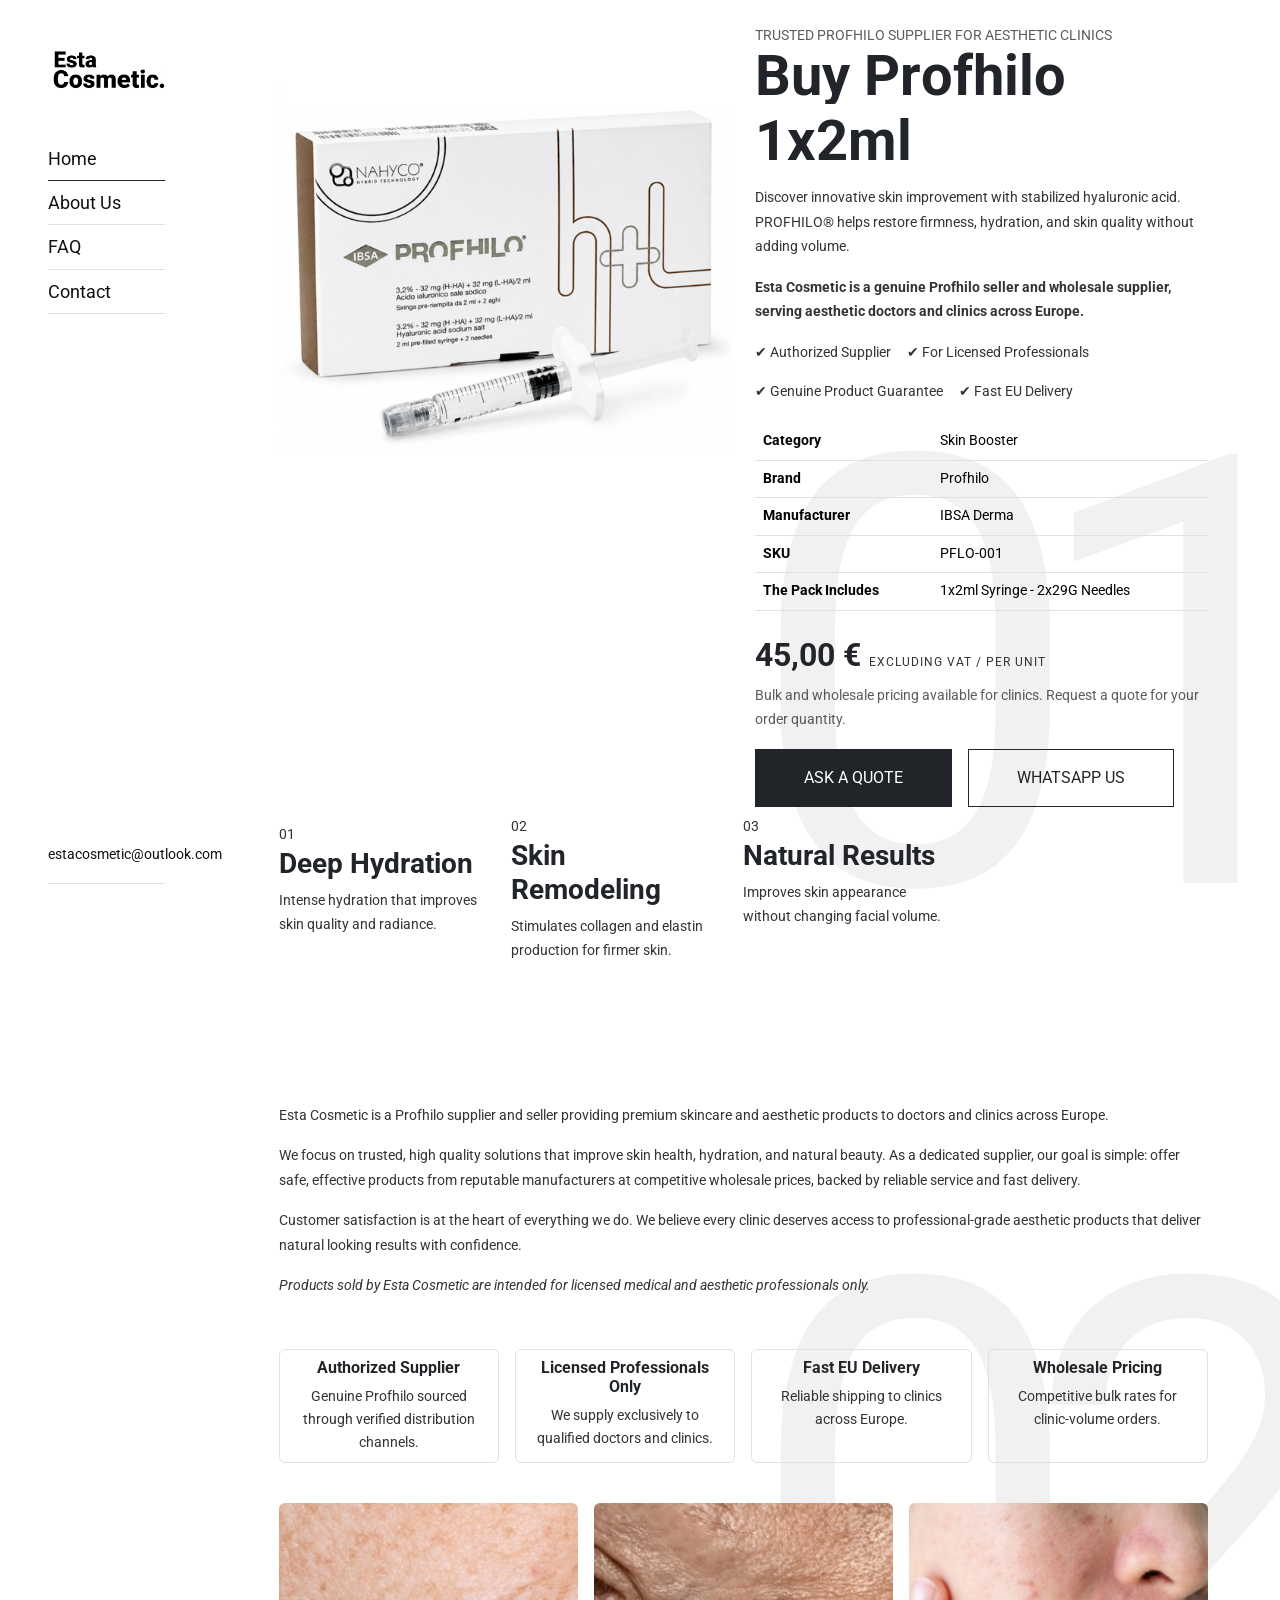
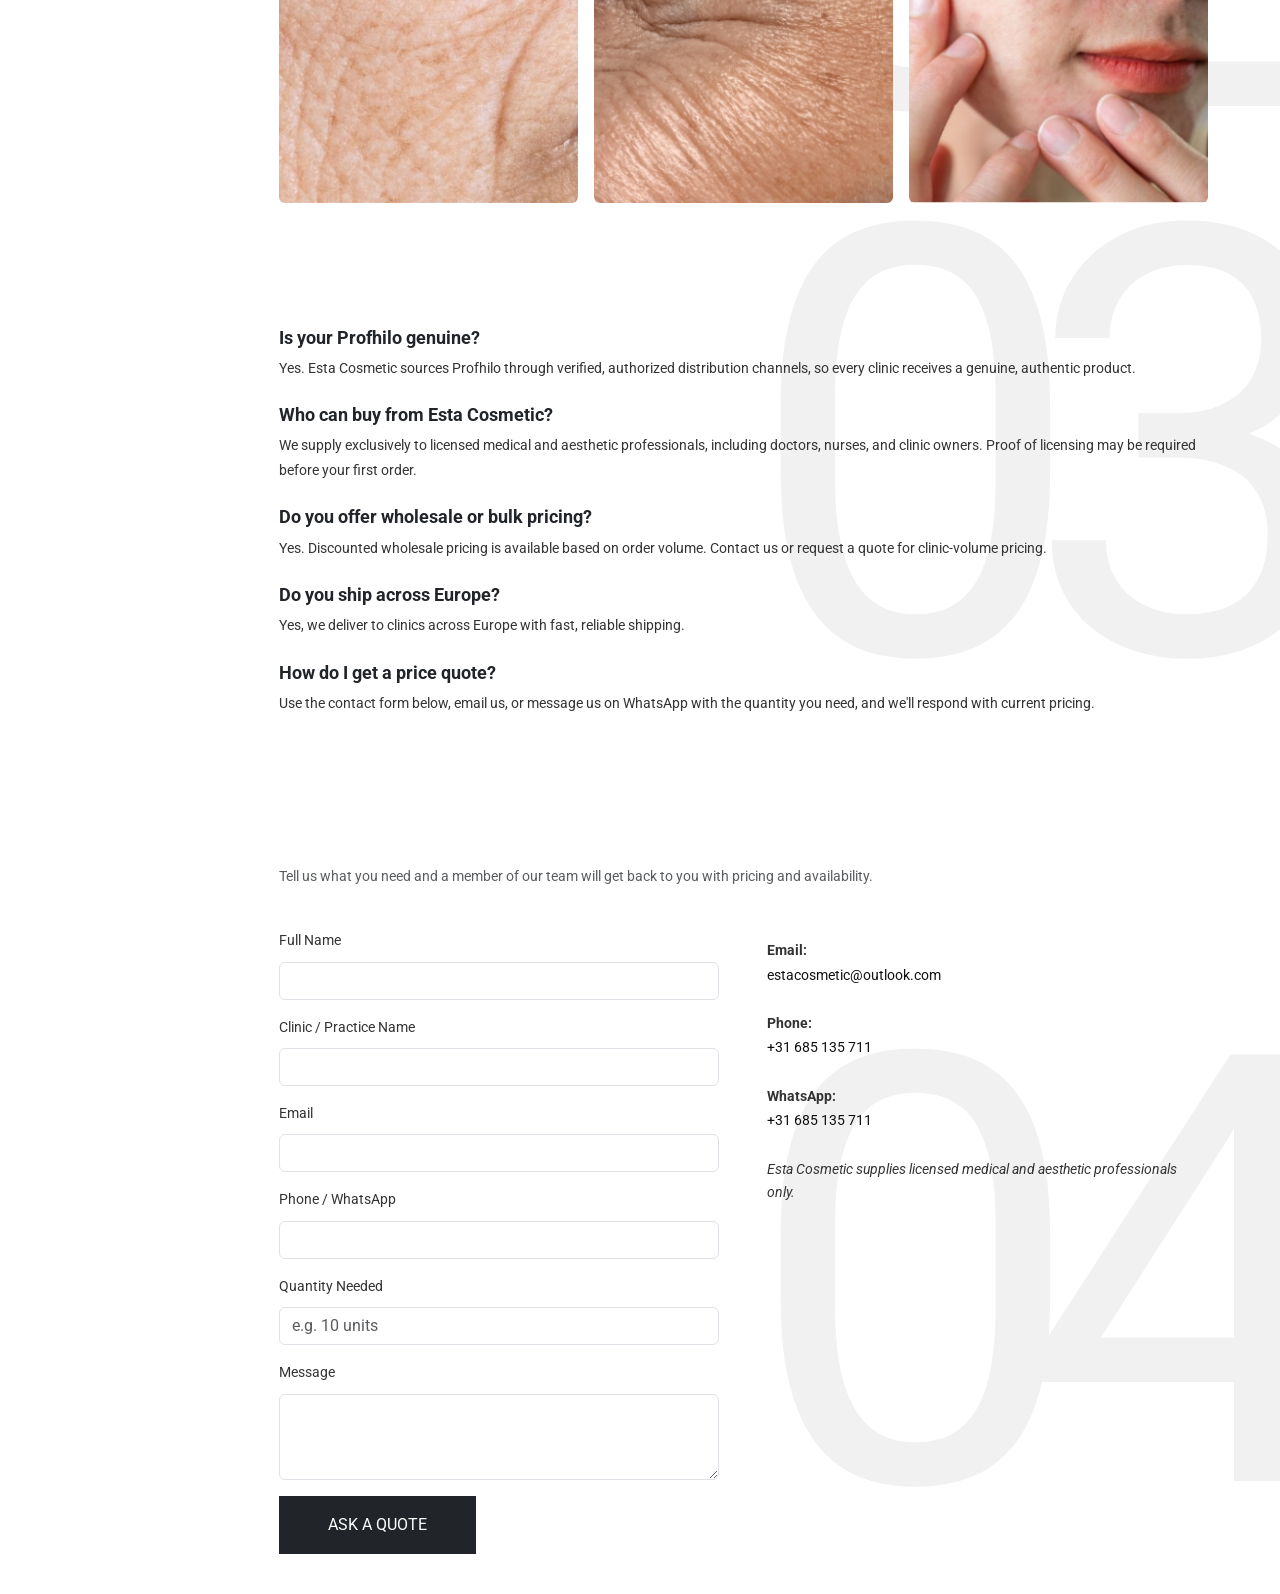
==== commit af19365e: "Update index.html" ====
--- a/index.html
+++ b/index.html
@@ -40,7 +40,7 @@
     "offers": {
       "@type": "Offer",
       "priceCurrency": "EUR",
-      "price": "23.00",
+      "price": "45.00",
       "priceValidUntil": "2026-12-31",
       "availability": "https://schema.org/InStock",
       "url": "https://estacosmetic.com/#home",
@@ -300,7 +300,7 @@
   </div>
 
 <div class="price-box my-1 d-flex align-items-baseline gap-2">
-  <h2 class="fw-bold mb-0">23,00 €</h2>
+  <h2 class="fw-bold mb-0">45,00 €</h2>
   <span style="font-size: 0.75rem; letter-spacing: 1px; text-transform: uppercase;">
     Excluding VAT / Per Unit
   </span>
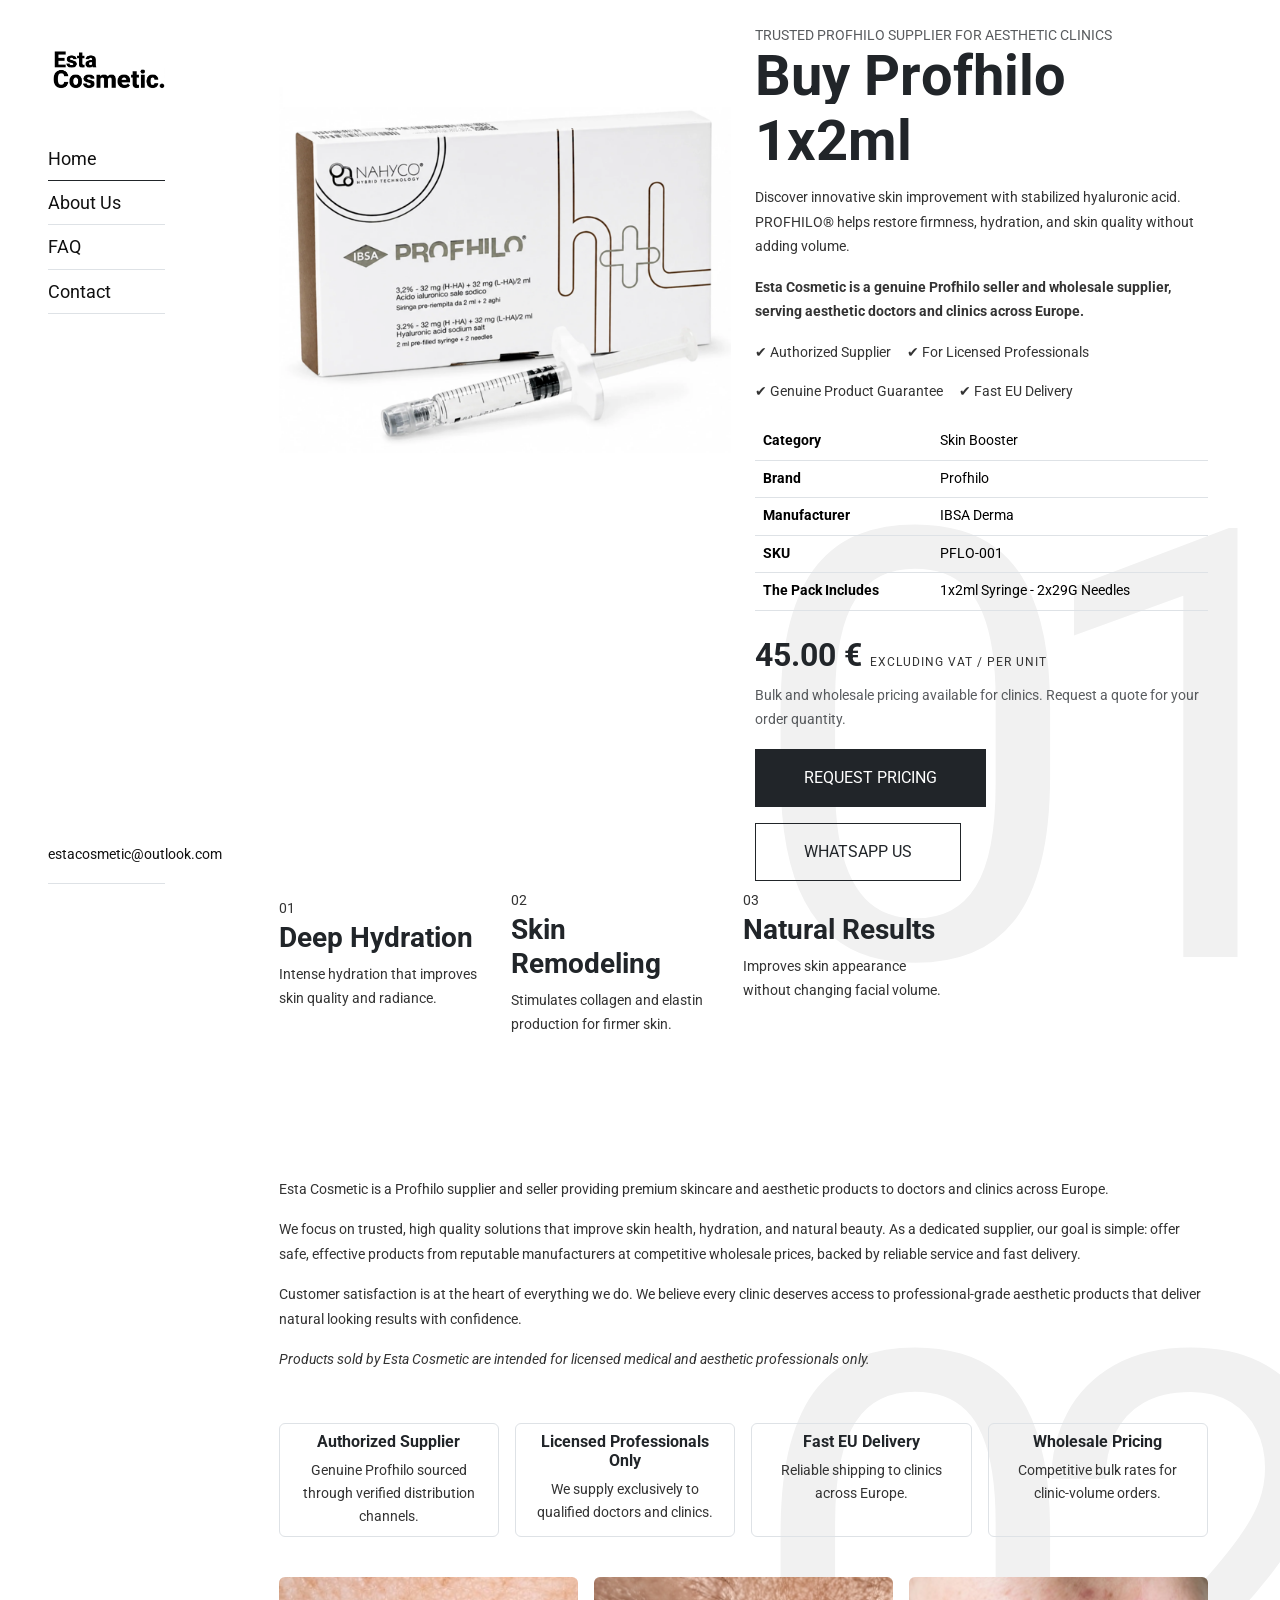
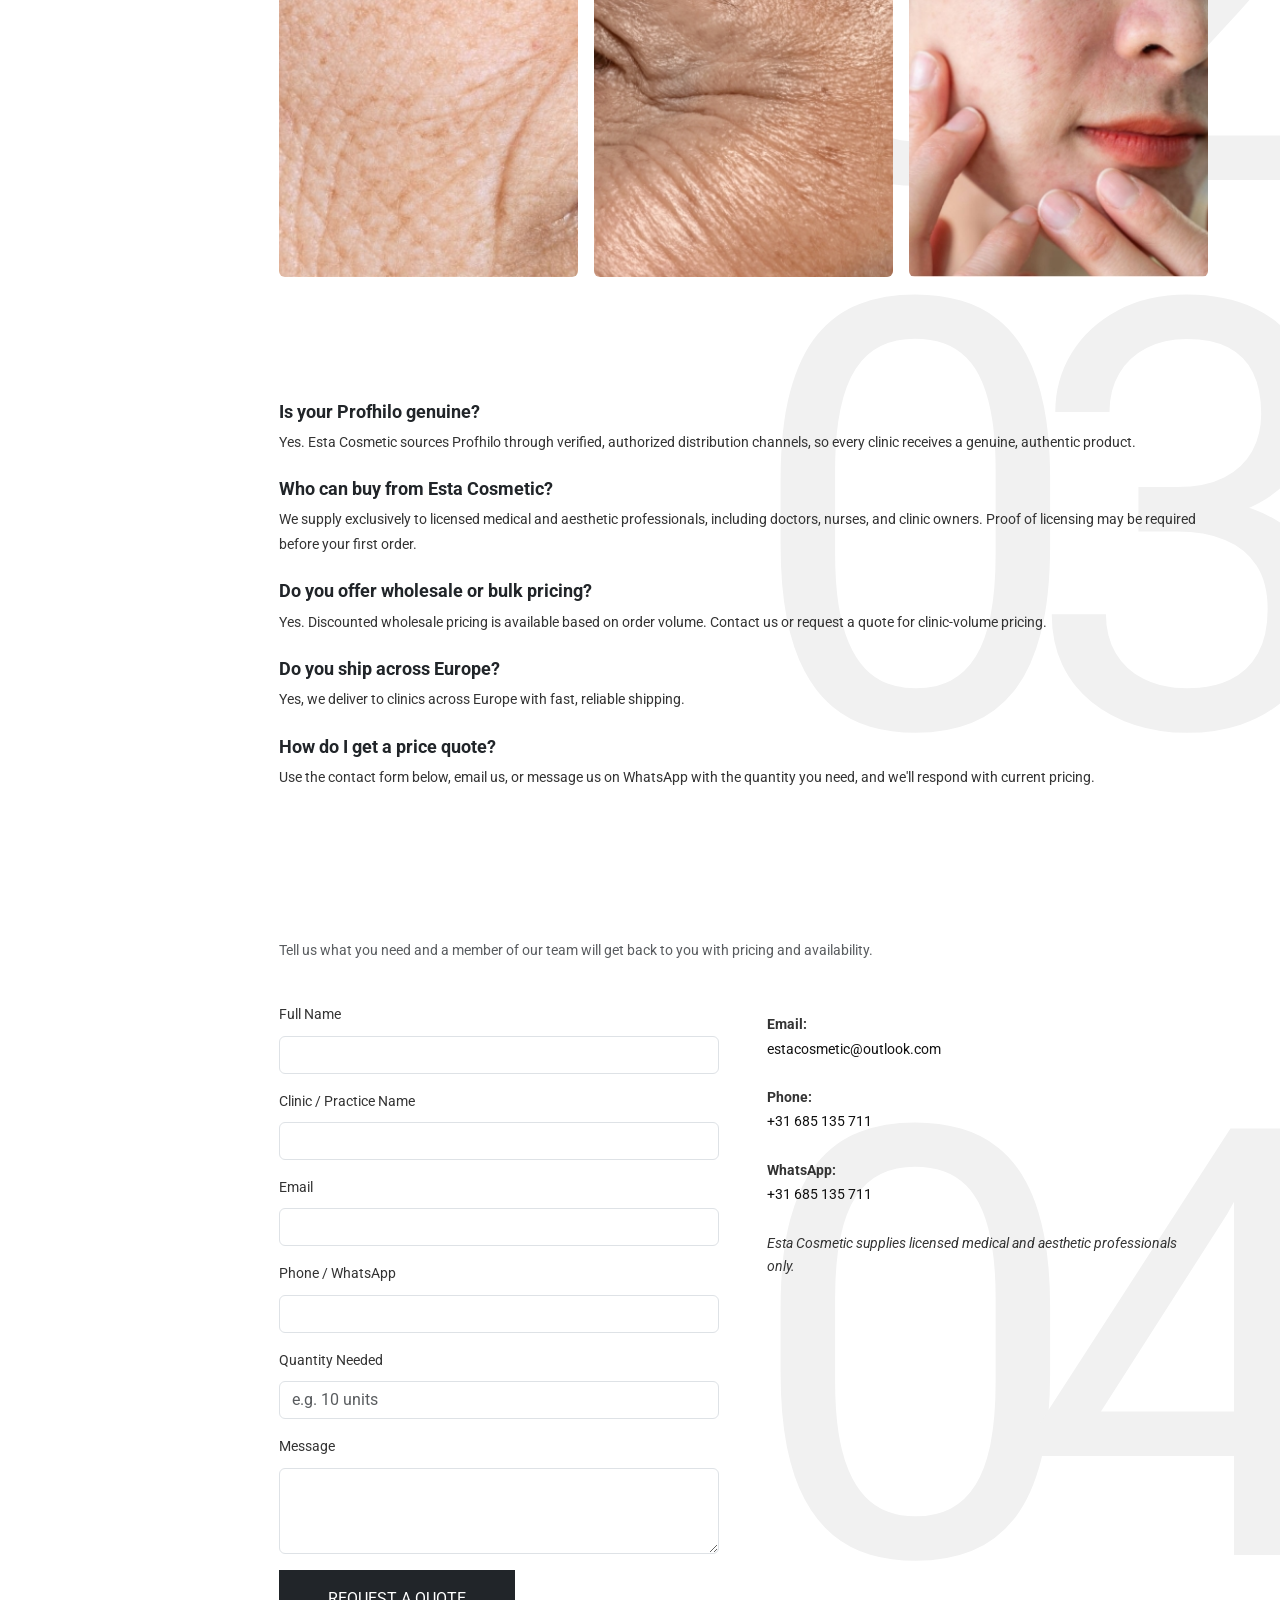
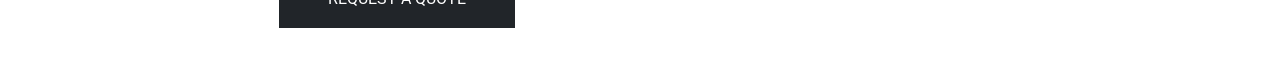
==== commit e15f6cb4: "Add files via upload" ====
--- a/index.html
+++ b/index.html
@@ -33,6 +33,11 @@
     "@context": "https://schema.org",
     "@type": "Product",
     "name": "Profhilo 1x2ml",
+    "image": [
+      "https://estacosmetic.com/images/profhilo-facial-treatment.jpg",
+      "https://estacosmetic.com/images/profhilo-facial-treatment2.jpg",
+      "https://estacosmetic.com/images/profhilo-facial-treatment3.jpg"
+    ],
     "brand": { "@type": "Brand", "name": "Profhilo" },
     "manufacturer": { "@type": "Organization", "name": "IBSA Derma" },
     "sku": "PFLO-001",
@@ -42,9 +47,42 @@
       "priceCurrency": "EUR",
       "price": "45.00",
       "priceValidUntil": "2026-12-31",
+      "validFrom": "2026-08-07",
       "availability": "https://schema.org/InStock",
       "url": "https://estacosmetic.com/#home",
-      "seller": { "@type": "Organization", "name": "Esta Cosmetic" }
+      "seller": { "@type": "Organization", "name": "Esta Cosmetic" },
+      "shippingDetails": {
+        "@type": "OfferShippingDetails",
+        "shippingRate": {
+          "@type": "MonetaryAmount",
+          "value": "0.00",
+          "currency": "EUR"
+        },
+        "shippingDestination": {
+          "@type": "DefinedRegion",
+          "addressCountry": "EU"
+        },
+        "deliveryTime": {
+          "@type": "ShippingDeliveryTime",
+          "handlingTime": {
+            "@type": "QuantitativeValue",
+            "minValue": 1,
+            "maxValue": 2,
+            "unitCode": "DAY"
+          },
+          "transitTime": {
+            "@type": "QuantitativeValue",
+            "minValue": 1,
+            "maxValue": 5,
+            "unitCode": "DAY"
+          }
+        }
+      },
+      "hasMerchantReturnPolicy": {
+        "@type": "MerchantReturnPolicy",
+        "returnPolicyCategory": "https://schema.org/MerchantReturnNotPermitted",
+        "applicableCountry": "EU"
+      }
     }
   }
   </script>
@@ -55,7 +93,7 @@
     "name": "Esta Cosmetic",
     "url": "https://estacosmetic.com",
     "description": "Esta Cosmetic is a trusted supplier of Profhilo and premium aesthetic products for doctors and clinics across Europe.",
-    "telephone": "+31 685 135 711"
+    "telephone": "+31685135711"
   }
   </script>
 </head>
@@ -300,7 +338,7 @@
   </div>
 
 <div class="price-box my-1 d-flex align-items-baseline gap-2">
-  <h2 class="fw-bold mb-0">45,00 €</h2>
+  <h2 class="fw-bold mb-0">45.00 €</h2>
   <span style="font-size: 0.75rem; letter-spacing: 1px; text-transform: uppercase;">
     Excluding VAT / Per Unit
   </span>
@@ -311,10 +349,9 @@
 
   <div class="d-flex flex-wrap gap-3">
     <a href="#contact" class="btn btn-dark text-uppercase py-3 px-5">
-      Ask a quote
+      Request Pricing
     </a>
-    <!-- PLACEHOLDER WHATSAPP NUMBER: replace 00000000000 with your real WhatsApp number in international format -->
-    <a href="https://wa.me/+31685135711?text=Hi%2C%20I%27m%20interested%20in%20Profhilo%20pricing%20for%20my%20clinic."
+    <a href="https://wa.me/31685135711?text=Hi%2C%20I%27m%20interested%20in%20Profhilo%20pricing%20for%20my%20clinic."
        target="_blank" rel="noopener"
        class="btn btn-outline-dark text-uppercase py-3 px-5 d-inline-flex align-items-center gap-2">
       WhatsApp Us
@@ -455,7 +492,7 @@
           <section id="contact" class="my-2 py-2 bg-text" data-text="04">
   <div class="row" data-aos="fade-up">
     <div class="col-lg-12">
-      <h2 class="display-4 txt-fx slide-up">Ask A Quote</h2>
+      <h2 class="display-4 txt-fx slide-up">Request Pricing</h2>
       <p class="text-muted">Tell us what you need and a member of our team will get back to you with pricing and availability.</p>
 
       <div class="row g-5 py-4">
@@ -506,7 +543,7 @@
               <label for="message" class="form-label">Message</label>
               <textarea class="form-control" id="message" name="message" rows="3"></textarea>
             </div>
-            <button type="submit" class="btn btn-dark text-uppercase py-3 px-5">Ask a Quote</button>
+            <button type="submit" class="btn btn-dark text-uppercase py-3 px-5">Request a Quote</button>
           </form>
         </div>
 
@@ -517,16 +554,14 @@
               <a id="contact-email-link" href="#">Loading...</a>
             </p>
 
-            <!-- PLACEHOLDER PHONE NUMBER: replace with your real business number -->
             <p class="mt-4">
               <strong>Phone:</strong><br>
               <a href="tel:+31685135711">+31 685 135 711</a>
             </p>
 
-            <!-- PLACEHOLDER WHATSAPP NUMBER: replace 00000000000 with your real WhatsApp number in international format -->
             <p class="mt-4">
               <strong>WhatsApp:</strong><br>
-              <a href="https://wa.me/+31685135711?text=Hi%2C%20I%27m%20interested%20in%20Profhilo%20pricing%20for%20my%20clinic." target="_blank" rel="noopener">
+              <a href="https://wa.me/31685135711?text=Hi%2C%20I%27m%20interested%20in%20Profhilo%20pricing%20for%20my%20clinic." target="_blank" rel="noopener">
                 +31 685 135 711
               </a>
             </p>
@@ -583,4 +618,4 @@
   </script>
 </body>
 
-</html>
+</html>
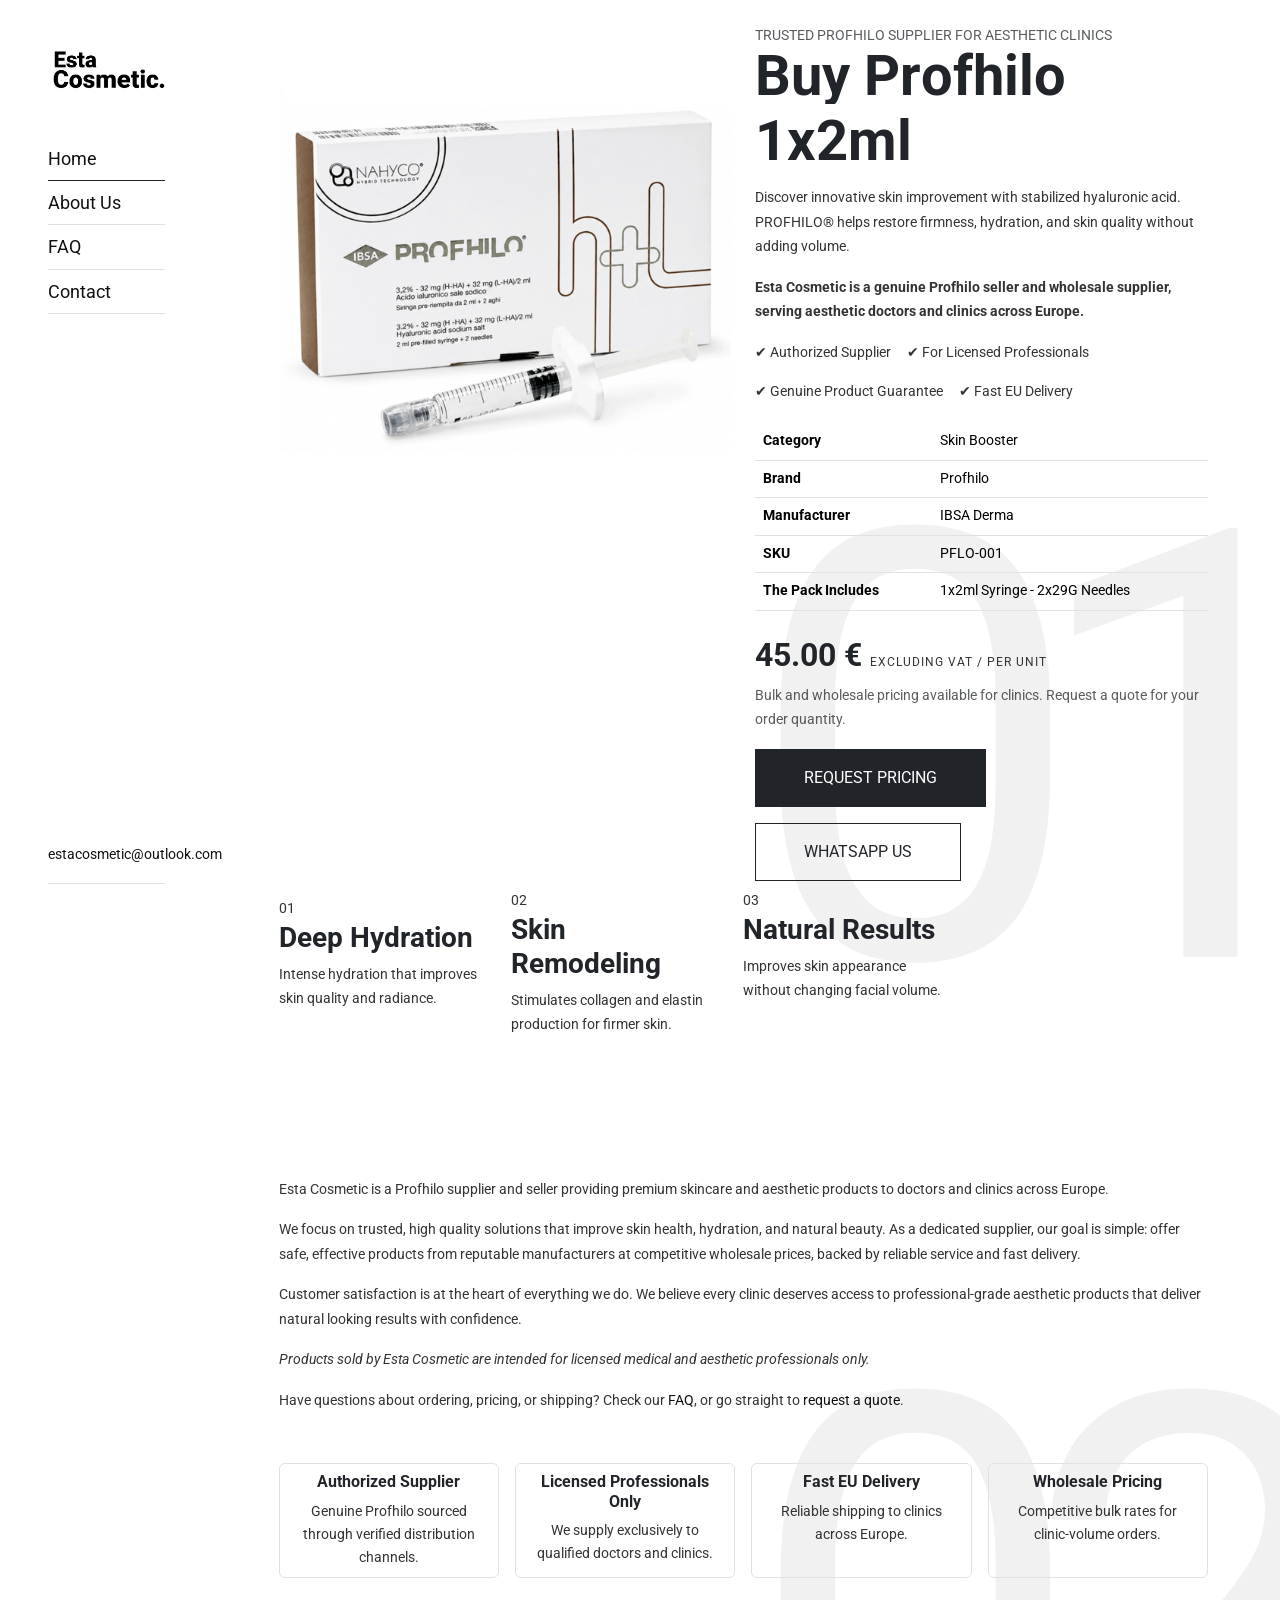
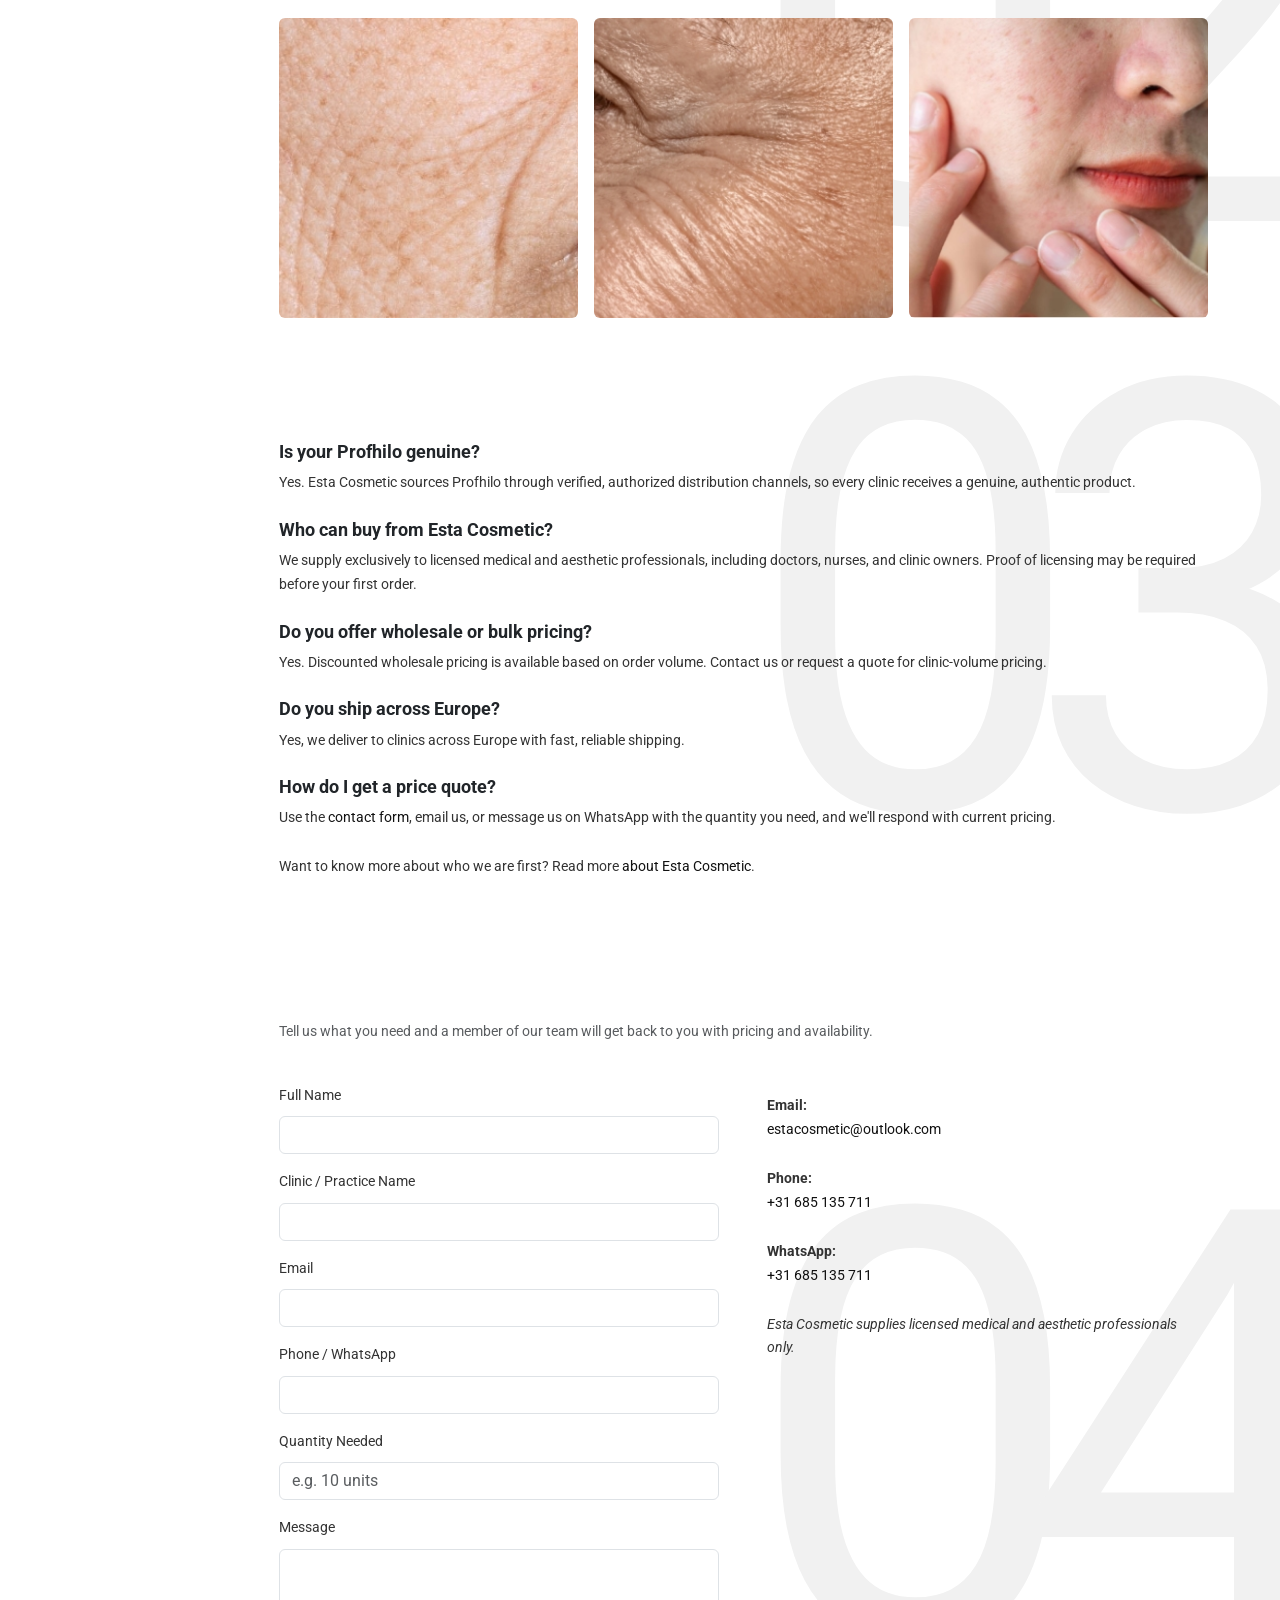
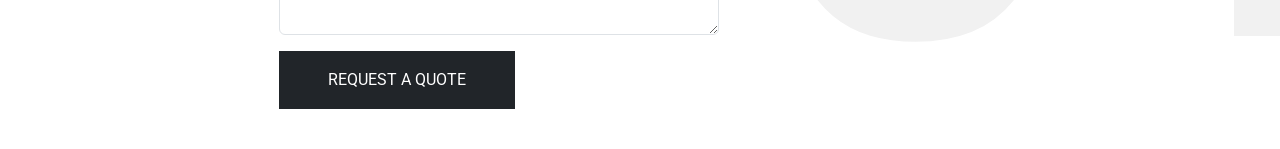
==== commit 2b75a623: "Add files via upload" ====
--- a/index.html
+++ b/index.html
@@ -2,7 +2,8 @@
 <html lang="en">
 
 <head>
-  <title>Buy Profhilo Online | Trusted Profhilo Supplier for Clinics – Esta Cosmetic</title>
+  <meta name="google-site-verification" content="UX2pJT8DimWroJpcggN7MRUFl6K25Mq8giuKttsEqjU" />
+  <title>Buy Profhilo Online | Trusted Profhilo Supplier for Clinics</title>
   <meta charset="utf-8">
   <meta http-equiv="X-UA-Compatible" content="IE=edge">
   <meta name="viewport" content="width=device-width, initial-scale=1.0">
@@ -10,19 +11,22 @@
   <meta name="apple-mobile-web-app-capable" content="yes">
   <meta name="author" content="Esta Cosmetic">
   <meta name="keywords" content="buy profhilo, profhilo price, profhilo supplier, profhilo seller, profhilo wholesale, profhilo for clinics">
-  <meta name="description" content="Buy Profhilo 1x2ml from a trusted supplier. Wholesale pricing for aesthetic doctors and clinics across Europe. Genuine product, fast delivery, request a quote today.">
+  <meta name="description" content="Buy Profhilo 1x2ml from a trusted supplier. Wholesale pricing for aesthetic doctors and clinics across Europe. Genuine product, fast delivery.">
+
+  <link rel="canonical" href="https://estacosmetic.store/">
 
   <!-- Open Graph -->
   <meta property="og:type" content="product">
-  <meta property="og:title" content="Buy Profhilo Online | Trusted Profhilo Supplier for Clinics – Esta Cosmetic">
+  <meta property="og:title" content="Buy Profhilo Online | Trusted Profhilo Supplier for Clinics">
   <meta property="og:description" content="Wholesale Profhilo 1x2ml for aesthetic doctors and clinics. Genuine product, competitive pricing, fast EU delivery.">
-  <meta property="og:image" content="images/profhilo-facial-treatment.jpg">
+  <meta property="og:image" content="https://estacosmetic.store/images/profhilo-facial-treatment.jpg">
+  <meta property="og:url" content="https://estacosmetic.store/">
   <meta property="og:locale" content="en_US">
 
-  <link rel="stylesheet" type="text/css" href="css/vendor.css">
+  <link rel="stylesheet" type="text/css" href="css/vendor.min.css">
   <link href="https://cdn.jsdelivr.net/npm/bootstrap@5.3.1/dist/css/bootstrap.min.css" rel="stylesheet"
     integrity="sha384-4bw+/aepP/YC94hEpVNVgiZdgIC5+VKNBQNGCHeKRQN+PtmoHDEXuppvnDJzQIu9" crossorigin="anonymous">
-  <link rel="stylesheet" type="text/css" href="style.css">
+  <link rel="stylesheet" type="text/css" href="style.min.css">
 
   <link rel="preconnect" href="https://fonts.googleapis.com">
   <link rel="preconnect" href="https://fonts.gstatic.com" crossorigin>
@@ -34,9 +38,9 @@
     "@type": "Product",
     "name": "Profhilo 1x2ml",
     "image": [
-      "https://estacosmetic.com/images/profhilo-facial-treatment.jpg",
-      "https://estacosmetic.com/images/profhilo-facial-treatment2.jpg",
-      "https://estacosmetic.com/images/profhilo-facial-treatment3.jpg"
+      "https://estacosmetic.store/images/profhilo-facial-treatment.jpg",
+      "https://estacosmetic.store/images/profhilo-facial-treatment2.jpg",
+      "https://estacosmetic.store/images/profhilo-facial-treatment3.jpg"
     ],
     "brand": { "@type": "Brand", "name": "Profhilo" },
     "manufacturer": { "@type": "Organization", "name": "IBSA Derma" },
@@ -49,7 +53,7 @@
       "priceValidUntil": "2026-12-31",
       "validFrom": "2026-08-07",
       "availability": "https://schema.org/InStock",
-      "url": "https://estacosmetic.com/#home",
+      "url": "https://estacosmetic.store/#home",
       "seller": { "@type": "Organization", "name": "Esta Cosmetic" },
       "shippingDetails": {
         "@type": "OfferShippingDetails",
@@ -91,7 +95,7 @@
     "@context": "https://schema.org",
     "@type": "Organization",
     "name": "Esta Cosmetic",
-    "url": "https://estacosmetic.com",
+    "url": "https://estacosmetic.store",
     "description": "Esta Cosmetic is a trusted supplier of Profhilo and premium aesthetic products for doctors and clinics across Europe.",
     "telephone": "+31685135711"
   }
@@ -235,7 +239,7 @@
     </defs>
   </svg>
 
-  <a class="menu-btn"><span></span></a>
+  <button type="button" class="menu-btn" aria-label="Open menu"><span></span></button>
 
   <div class="container-fluid overflow-hidden">
 
@@ -244,7 +248,7 @@
         <div class="navigation">
           <div class="site-logo mt-5">
             <a href="index.html">
-              <img src="images/esta-logo.png" alt="Esta Cosmetic Logo" class="img-fluid">
+              <img src="images/esta-logo.png" alt="Esta Cosmetic Logo" class="img-fluid" width="845" height="295">
             </a>
           </div>
 
@@ -288,7 +292,7 @@
             <div class="row">
               <div class="col-lg-6">
                 <div class="banner-image text-center" data-aos="fade-right">
-                  <img src="images/banner-image1.png" alt="Buy Profhilo 1x2ml - Esta Cosmetic Supplier" class="img-fluid">
+                  <img src="images/banner-image1.png" alt="Buy Profhilo 1x2ml - Esta Cosmetic Supplier" class="img-fluid" width="596" height="689">
                 </div>
               </div>
               <div class="col-lg-6">
@@ -404,6 +408,9 @@
                   <p class="fst-italic" style="font-size:0.9rem;">
                     Products sold by Esta Cosmetic are intended for licensed medical and aesthetic professionals only.
                   </p>
+                  <p>
+                    Have questions about ordering, pricing, or shipping? Check our <a href="#faq">FAQ</a>, or go straight to <a href="#contact">request a quote</a>.
+                  </p>
                 </div>
 
                 <div class="row g-3 mt-2 mb-4">
@@ -437,6 +444,7 @@
         <div class="col-lg-4 col-md-6 col-12">
           <img src="images/profhilo-facial-treatment3.jpg"
                alt="Profhilo supplier for aesthetic clinics"
+               loading="lazy" decoding="async"
                class="img-fluid w-100 rounded"
                style="height:300px; object-fit:cover;">
         </div>
@@ -444,6 +452,7 @@
         <div class="col-lg-4 col-md-6 col-12">
           <img src="images/profhilo-facial-treatment2.jpg"
                alt="Wholesale Profhilo and aesthetic products"
+               loading="lazy" decoding="async"
                class="img-fluid w-100 rounded"
                style="height:300px; object-fit:cover;">
         </div>
@@ -451,6 +460,7 @@
         <div class="col-lg-4 col-md-6 col-12">
           <img src="images/profhilo-facial-treatment.jpg"
                alt="Buy Profhilo online from a trusted seller"
+               loading="lazy" decoding="async"
                class="img-fluid w-100 rounded"
                style="height:300px; object-fit:cover;">
         </div>
@@ -482,8 +492,9 @@
                   </div>
                   <div class="mb-4">
                     <h3 class="sub-heading" style="font-size:1.1rem;">How do I get a price quote?</h3>
-                    <p>Use the contact form below, email us, or message us on WhatsApp with the quantity you need, and we'll respond with current pricing.</p>
-                  </div>
+                    <p>Use the <a href="#contact">contact form</a>, email us, or message us on WhatsApp with the quantity you need, and we'll respond with current pricing.</p>
+                  </div>
+                  <p>Want to know more about who we are first? Read more <a href="#about">about Esta Cosmetic</a>.</p>
                 </div>
               </div>
             </div>
@@ -508,7 +519,7 @@
                  (Formspree sends a one-time verification step the first time).
             Free tier includes 50 submissions/month, sends straight to your email.
           -->
-          <form id="lead-form" action="https://formspree.io/f/YOUR_FORM_ID" method="POST">
+          <form id="lead-form" action="https://formspree.io/f/xpqvkrze" method="POST">
             <input type="hidden" name="_subject" value="New Profhilo quote request">
             <!-- Redirects visitor back to the site's home section after a successful submit -->
             <input type="hidden" name="_next" value="https://estacosmetic.github.io/estacosmetic/#home">
--- a/style.min.css
+++ b/style.min.css
@@ -0,0 +1 @@
+:root,[data-bs-theme=light]{--heading-font:"Roboto",Verdana,serif;--heading-font-weight:700;--heading-color:var(--bs-dark);--heading-line-height:1.2;--swiper-theme-color:var(--bs-primary);--custom-easing:cubic-bezier(.17,.67,.83,.67);--bs-body-font-family:"Roboto",Verdana,sans-serif;--bs-body-font-size:0.9rem;--bs-body-font-weight:400;--bs-body-line-height:1.7;--bs-body-color:#333;--bs-body-color-rgb:51,51,51;--bs-primary:#FF534A;--bs-primary-dark:#d33a32;--bs-secondary:#FDEEE9;--bs-black:#111;--bs-light:#F1F1F0;--bs-dark:#212529;--bs-gray:#949494;--bs-gray-dark:#51565b;--bs-primary-rgb:255,83,74;--bs-secondary-rgb:253,238,233;--bs-black-rgb:17,17,17;--bs-light-rgb:241,241,240;--bs-dark-rgb:33,37,41;--bs-link-color:var(--bs-dark);--bs-link-color-rgb:17,17,17;--bs-link-decoration:underline;--bs-link-hover-color:var(--bs-primary);--bs-link-hover-color-rgb:169,128,115;--bs-gutter-x:2.5rem}.container,.container-fluid,.container-lg,.container-md,.container-sm,.container-xl,.container-xxl{--bs-gutter-x:2.5rem}h1,h2,h3,h4,h5,h6,.display-1,.display-2,.display-3,.display-4,.display-5,.display-6{font-family:var(--heading-font);font-weight:var(--heading-font-weight);line-height:var(--heading-line-height);color:var(--heading-color)}a{text-decoration:none;transition:all 0.3s ease-out}.dropdown-menu{--bs-dropdown-border-radius:0;--bs-dropdown-border-width:0}.dropdown-item{--bs-dropdown-item-padding-y:0.25rem;--bs-dropdown-item-padding-x:1rem;--bs-dropdown-link-color:var(--bs-black);--bs-dropdown-item-border-radius:0}.dropdown-item.active,.dropdown-item:active{--bs-dropdown-link-active-color:var(--bs-light);--bs-dropdown-link-active-bg:var(--bs-black)}.list-group-item{--bs-list-group-item-padding-x:0;--bs-list-group-border-width:0}.btn{--bs-btn-border-radius:0}.btn-primary{--bs-btn-color:#fff;--bs-btn-bg:var(--bs-primary);--bs-btn-border-color:var(--bs-primary);--bs-btn-hover-color:#fff;--bs-btn-hover-bg:var(--bs-primary-dark);--bs-btn-hover-border-color:var(--bs-primary-dark);--bs-btn-focus-shadow-rgb:49,132,253;--bs-btn-active-color:#fff;--bs-btn-active-bg:var(--bs-secondary);--bs-btn-active-border-color:var(--bs-secondary);--bs-btn-active-shadow:inset 0 3px 5px rgba(0,0,0,0.125);--bs-btn-disabled-color:#fff;--bs-btn-disabled-bg:var(--bs-primary);--bs-btn-disabled-border-color:var(--bs-primary)}.btn-outline-primary{--bs-btn-color:var(--bs-primary);--bs-btn-border-color:var(--bs-primary);--bs-btn-hover-color:#fff;--bs-btn-hover-bg:var(--bs-primary);--bs-btn-hover-border-color:var(--bs-primary);--bs-btn-focus-shadow-rgb:13,110,253;--bs-btn-active-color:#fff;--bs-btn-active-bg:var(--bs-primary);--bs-btn-active-border-color:var(--bs-primary);--bs-btn-active-shadow:inset 0 3px 5px rgba(0,0,0,0.125);--bs-btn-disabled-color:var(--bs-primary);--bs-btn-disabled-bg:transparent;--bs-btn-disabled-border-color:var(--bs-primary);--bs-gradient:none}.pagination{--bs-pagination-active-bg:var(--bs-black);--bs-pagination-border-width:0;--bs-pagination-border-radius:0}.breadcrumb{--bs-breadcrumb-item-padding-x:1em}.text-white{--heading-color:var(--bs-light);--bs-breadcrumb-item-active-color:var(--bs-light);--bs-breadcrumb-divider-color:var(--bs-light);--bs-link-color-rgb:var(--bs-light-rgb);--bs-link-hover-color-rgb:var(--bs-light-rgb)}.text-white .nav-link{--bs-nav-link-color:var(--bs-light);--bs-nav-link-hover-color:var(--bs-light);--bs-nav-link-active-color:var(--bs-light);--bs-navbar-active-color:var(--bs-light)}.accordion{--bs-accordion-border-width:0;--bs-accordion-border-radius:0;--bs-accordion-inner-border-radius:0;--bs-accordion-btn-padding-x:0;--bs-accordion-btn-padding-y:1rem;--bs-accordion-btn-color:var(--bs-dark);--bs-accordion-btn-bg:transparent;--bs-accordion-btn-focus-border-color:var(--bs-dark);--bs-accordion-btn-focus-box-shadow:none;--bs-accordion-body-padding-x:0;--bs-accordion-body-padding-y:1rem;--bs-accordion-active-color:var(--bs-dark);--bs-accordion-active-bg:transparent}.accordion-button{font-size:1.2rem;border-bottom:1px solid var(--bs-border-color)}.form-control:focus{border-color:#ccc;box-shadow:0 0 0 0.25rem rgba(200,200,200,.25)}[data-bs-theme=dark]{color-scheme:dark;--heading-color:#fff;--bs-heading-color:#fff;--bs-link-color:#CCCCCC;--bs-link-hover-color:var(--bs-primary);--bs-link-color-rgb:204,204,204;--bs-link-hover-color-rgb:131,169,172;--bs-body-color:var(--bs-light);--bs-body-color-rgb:241,241,240;--bs-body-bg:#111;--bs-body-bg-rgb:17,17,41;color:var(--bs-gray)}[data-bs-theme=dark] .dropdown-item{--bs-dropdown-link-color:var(--bs-light);--bs-dropdown-link-hover-color:var(--bs-white)}[data-bs-theme=dark] .bg-white,[data-bs-theme=dark] .bg-light{--bs-bg-opacity:0.1}@media (min-width:1200px){.container,.container-lg,.container-md,.container-sm,.container-xl{max-width:1440px}}#one-page-menu .nav-link{position:relative;color:#111;font-size:1.125rem;font-style:normal;font-weight:400;line-height:240%;border-bottom:1px solid var(--bs-gray-300)}#one-page-menu .nav-link::before{content:'';position:absolute;left:0;bottom:-1px;background:var(--bs-dark);height:1px;width:100%;transform:scaleX(0);transform-origin:left;transition:transform 0.6s ease-out}#one-page-menu .nav-link.active::before,#one-page-menu .nav-link:hover::before{transform:scaleX(1)}.btn-toggle{cursor:pointer}.btn-toggle:hover,.btn-toggle:focus{border-color:var(--bs-dark)}.btn-toggle::after{width:0.8em;line-height:0;content:url("data:image/svg+xml,%3csvg xmlns='http://www.w3.org/2000/svg' width='16' height='16' viewBox='0 0 16 16'%3e%3cpath fill='none' stroke='rgba%280,0,0,.5%29' stroke-linecap='round' stroke-linejoin='round' stroke-width='2' d='M5 14l6-6-6-6'/%3e%3c/svg%3e");transition:transform .35s ease;transform-origin:.5em 50%}[data-bs-theme="dark"] .btn-toggle::before{content:url("data:image/svg+xml,%3csvg xmlns='http://www.w3.org/2000/svg' width='16' height='16' viewBox='0 0 16 16'%3e%3cpath fill='none' stroke='rgba%28255,255,255,.5%29' stroke-linecap='round' stroke-linejoin='round' stroke-width='2' d='M5 14l6-6-6-6'/%3e%3c/svg%3e")}.btn-toggle[aria-expanded="true"]{color:rgba(var(--bs-emphasis-color-rgb),.85)}.btn-toggle[aria-expanded="true"]::after{transform:rotate(90deg)}.display-xl{font-size:calc(3rem + 8.5vw);font-weight:var(--heading-font-weight);letter-spacing:-0.06em;line-height:var(--heading-line-height)}.menu-btn{position:fixed;top:20px;right:20px;width:26px;height:26px;cursor:pointer;z-index:9;margin:20px;display:none}.nav-active .menu-btn>span{transform:rotate(45deg)}.nav-active .menu-btn>span::before{top:0;transform:rotate(0);background:var(--bs-dark)}.nav-active .menu-btn>span::after{top:0;transform:rotate(90deg);background:var(--bs-dark)}.menu-btn>span,.menu-btn>span::before,.menu-btn>span::after{display:block;position:absolute;width:100%;height:2px;background-color:var(--bs-dark);transition-duration:.25s}.menu-btn>span::before{content:'';top:-8px}.menu-btn>span::after{content:'';top:8px}header{left:0;top:0}@media (max-width:991px){header{transform:translate3d(-100%,0,0);transition:transform 0.3s ease-out;z-index:8}.nav-active header{transform:translate3d(0,0,0)}.menu-btn{display:block}}.skill-chart li{width:100%;margin-bottom:40px;font-weight:500}.skill-chart li .chart-border{border:4px solid var(--bs-gray-200);border-radius:15px;position:relative}.skill-chart li .chart-percentage{content:"";border-bottom:8px solid var(--bs-primary);border-radius:15px;position:absolute;bottom:-4px;left:-5px}.skill-chart li .chart-percentage.seventy-percent{width:70%}.skill-chart li .chart-percentage.seventy-five-percent{width:75%}.skill-chart li .chart-percentage.eighty-percent{width:80%}.skill-chart li .chart-percentage.ninety-percent{width:90%}.skill-chart li .chart-percentage.ninety-five-percent{width:95%}.slide-in .swiper-slide .banner-content h2,.slide-in .swiper-slide .banner-content p,.slide-in .swiper-slide .banner-content .btn{display:inline-block;opacity:0;transform:translate3d(0,50px,0);transition:opacity 0.6s ease-out,transform 0.6s ease-out}.slide-in .swiper-slide .banner-content h2{transition-delay:600ms}.slide-in .swiper-slide .banner-content p{transition-delay:800ms}.slide-in .swiper-slide .banner-content .btn{transition-delay:1000ms}.slide-in .swiper-slide.swiper-slide-active .banner-content h2,.slide-in .swiper-slide.swiper-slide-active .banner-content p,.slide-in .swiper-slide.swiper-slide-active .banner-content .btn{opacity:1;transform:translate3d(0,0,0)}.slide-clip .swiper-slide .image-holder img{transform:scale(1.2);transition:transform 1s ease-in-out}.slide-clip .swiper-slide.swiper-slide-active .image-holder img{transform:scale(1)}.slide-clip .swiper-slide .image-holder{clip-path:inset(100% 0 0 0);display:block}.slide-clip .swiper-slide.swiper-slide-active .image-holder{animation:1s slide-clip forwards}.slide-clip .swiper-slide.swiper-slide-prev .image-holder,.slide-clip .swiper-slide.swiper-slide-next .image-holder{animation:1s slide-down}@keyframes slide-clip{0%{clip-path:inset(100% 0 0 0)}100%{clip-path:inset(0 0 0 0)}}@keyframes slide-down{0%{clip-path:inset(0 0 0 0)}100%{clip-path:inset(100% 0 0 0)}}.swipe-up{clip-path:inset(0 0 100% 0);display:block}.aos-animate .swipe-up{animation:1s swipe-up forwards}@keyframes swipe-up{0%{clip-path:inset(0 0 100% 0)}100%{clip-path:inset(0)}}.polygon{clip-path:polygon(0 0,100% 0,100% 20%,100% 100%,80% 100%,20% 100%,0 100%,0% 20%)}.aos-animate .polygon{animation:1s polygon forwards}@keyframes polygon{0%{clip-path:polygon(0 0,100% 0,100% 20%,100% 100%,80% 100%,20% 100%,0 100%,0% 20%)}100%{clip-path:polygon(20% 0%,80% 0%,100% 20%,100% 80%,80% 100%,20% 100%,0% 80%,0% 20%)}}.open-up{clip-path:inset(48% 34% 36% 35%)}.aos-animate.open-up{animation:1s open-up forwards}@keyframes open-up{0%{clip-path:inset(48% 34% 36% 35%)}100%{clip-path:inset(0% 0% 0% 0%)}}.swipe-up{--delay:0.05s}.swipe-up{animation-delay:1s}.txt-fx{overflow:hidden;line-height:var(--heading-line-height)}.txt-fx.zoom{overflow:visible}.txt-fx .word{overflow:hidden;transform-origin:0 100%;display:inline-block}.txt-fx .letter{transform-origin:0 100%;display:inline-block}.txt-fx{--delay:50ms;--easing:cubic-bezier(.5,0,.53,1)}.txt-fx.fade-right .letter{transform:translate3d(-50px,0,0);opacity:0;transition:transform 0.6s var(--easing),opacity 0.6s var(--easing)}.aos-animate .txt-fx.fade-right .letter{transform:translate3d(0,0,0);opacity:1}.txt-fx.slide-up .letter{transform:translate3d(0,1.2em,0);transition:transform 0.9s var(--easing)}.swiper-slide-active .txt-fx.slide-up .letter,.aos-animate .txt-fx.slide-up .letter{transform:translate3d(0,0,0)}.txt-fx.domino .letter{transform-origin:50% 0;transform:rotateY(90deg);transition:transform 0.9s var(--easing)}.swiper-slide-active .txt-fx.domino .letter,.aos-animate .txt-fx.domino .letter{transform:rotateY(0)}.txt-fx.zoom .letter{transform-origin:50% 0;transform:scale(3);transition:transform 0.9s var(--easing)}.swiper-slide-active .txt-fx.zoom .letter,.aos-animate .txt-fx.zoom .letter{transform:scale(1)}.bg-text{position:relative}.bg-text:after{content:attr(data-text);position:absolute;right:-10%;bottom:100px;font-weight:400;font-size:37.5rem;line-height:70%;letter-spacing:-0.1em;color:#F1F1F1;z-index:-1}@media only screen and (max-width:768px){.bg-text:after{right:0}}section{padding-top:25px !important;padding-bottom:25px !important}.data-info{padding-top:10px !important;padding-bottom:10px !important}@media (max-width:768px){section{padding-top:15px !important;padding-bottom:15px !important}h2.display-4{margin-bottom:15px}.banner-content{padding-top:10px !important}}.info-element table td,.info-element table th{padding-top:6px;padding-bottom:6px}.price-box{margin-top:5px !important;margin-bottom:10px !important}
